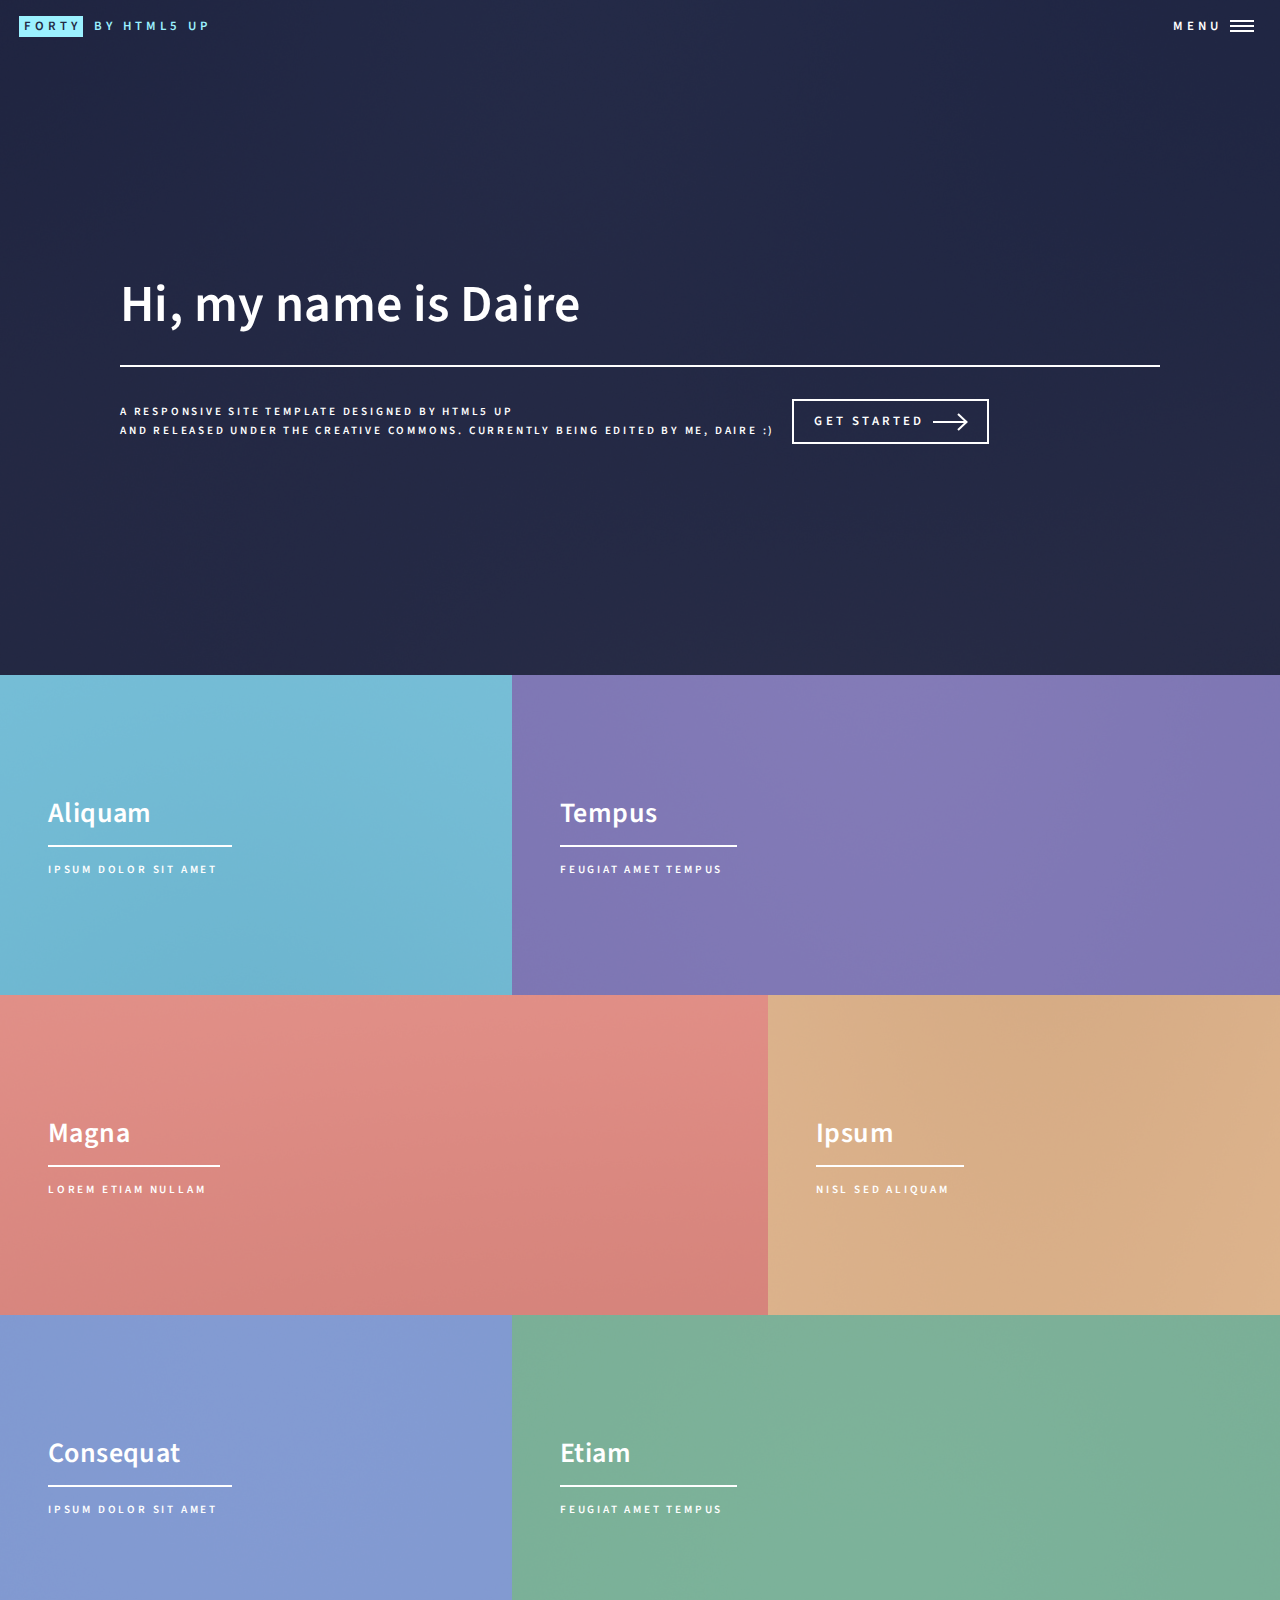
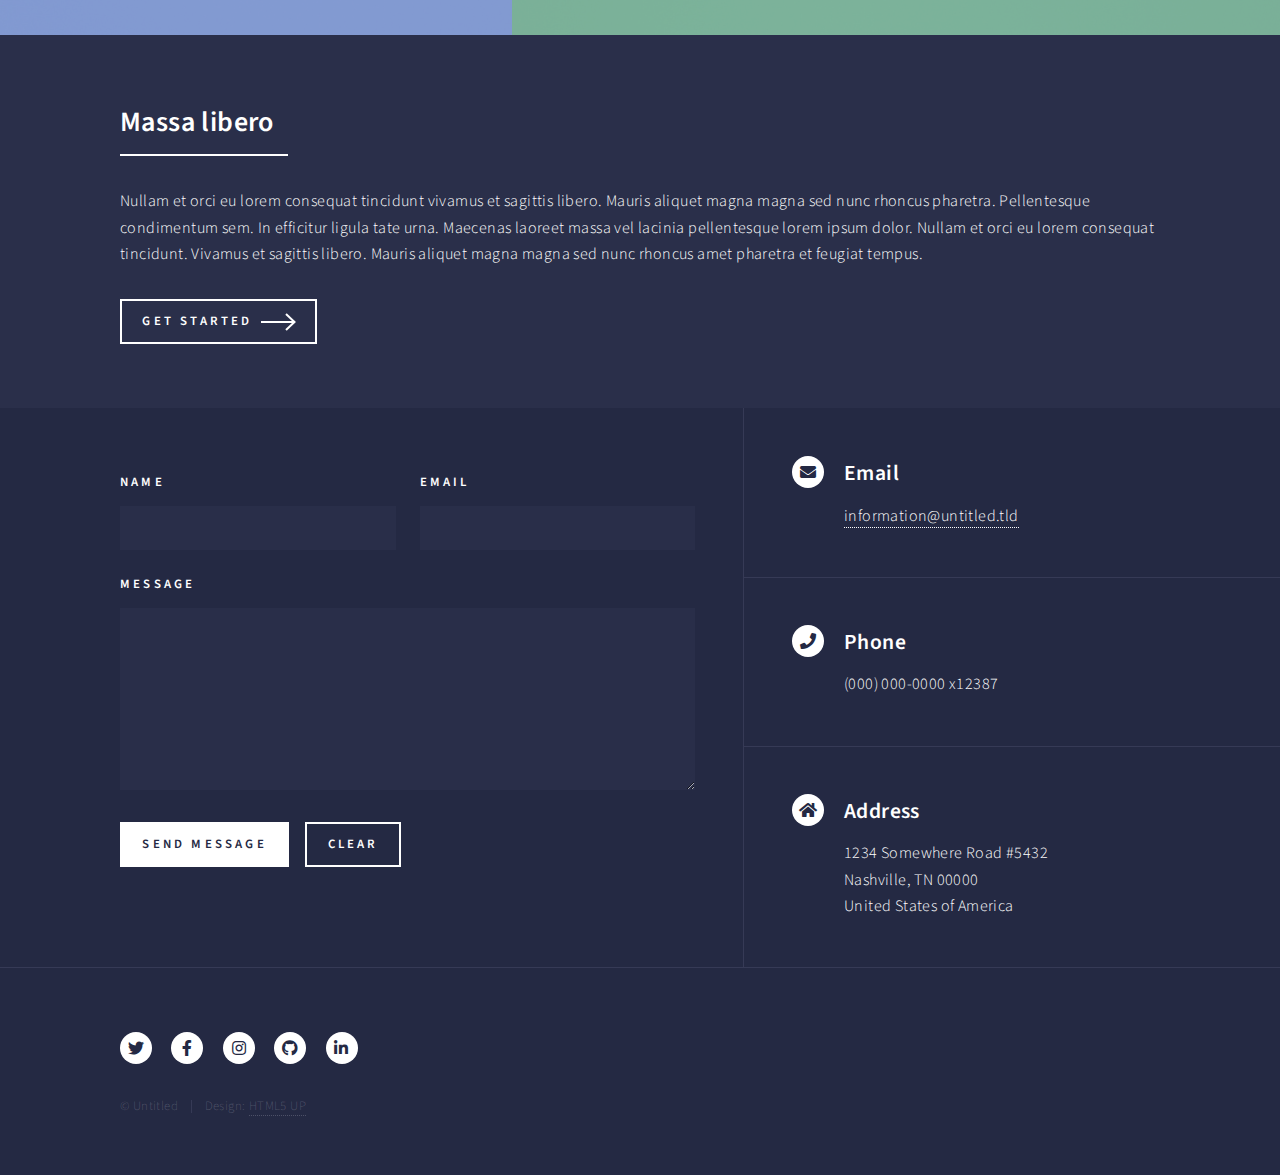
==== index.html @ 29e605c2 "initial commit" ====
<!DOCTYPE HTML>
<!--
	Forty by HTML5 UP
	html5up.net | @ajlkn
	Free for personal and commercial use under the CCA 3.0 license (html5up.net/license)
-->
<html>
	<head>
		<title>Forty by HTML5 UP</title>
		<meta charset="utf-8" />
		<meta name="viewport" content="width=device-width, initial-scale=1, user-scalable=no" />
		<link rel="stylesheet" href="assets/css/main.css" />
		<noscript><link rel="stylesheet" href="assets/css/noscript.css" /></noscript>
	</head>
	<body class="is-preload">

		<!-- Wrapper -->
			<div id="wrapper">

				<!-- Header -->
					<header id="header" class="alt">
						<a href="index.html" class="logo"><strong>Forty</strong> <span>by HTML5 UP</span></a>
						<nav>
							<a href="#menu">Menu</a>
						</nav>
					</header>

				<!-- Menu -->
					<nav id="menu">
						<ul class="links">
							<li><a href="index.html">Home</a></li>
							<li><a href="landing.html">Landing</a></li>
							<li><a href="generic.html">Generic</a></li>
							<li><a href="elements.html">Elements</a></li>
						</ul>
						<ul class="actions stacked">
							<li><a href="#" class="button primary fit">Get Started</a></li>
							<li><a href="#" class="button fit">Log In</a></li>
						</ul>
					</nav>

				<!-- Banner -->
					<section id="banner" class="major">
						<div class="inner">
							<header class="major">
								<h1>Hi, my name is Daire</h1>
							</header>
							<div class="content">
								<p>A responsive site template designed by HTML5 UP<br />
								and released under the Creative Commons. Currently being edited by me, Daire :)</p>
								<ul class="actions">
									<li><a href="#one" class="button next scrolly">Get Started</a></li>
								</ul>
							</div>
						</div>
					</section>

				<!-- Main -->
					<div id="main">

						<!-- One -->
							<section id="one" class="tiles">
								<article>
									<span class="image">
										<img src="images/pic01.jpg" alt="" />
									</span>
									<header class="major">
										<h3><a href="landing.html" class="link">Aliquam</a></h3>
										<p>Ipsum dolor sit amet</p>
									</header>
								</article>
								<article>
									<span class="image">
										<img src="images/pic02.jpg" alt="" />
									</span>
									<header class="major">
										<h3><a href="landing.html" class="link">Tempus</a></h3>
										<p>feugiat amet tempus</p>
									</header>
								</article>
								<article>
									<span class="image">
										<img src="images/pic03.jpg" alt="" />
									</span>
									<header class="major">
										<h3><a href="landing.html" class="link">Magna</a></h3>
										<p>Lorem etiam nullam</p>
									</header>
								</article>
								<article>
									<span class="image">
										<img src="images/pic04.jpg" alt="" />
									</span>
									<header class="major">
										<h3><a href="landing.html" class="link">Ipsum</a></h3>
										<p>Nisl sed aliquam</p>
									</header>
								</article>
								<article>
									<span class="image">
										<img src="images/pic05.jpg" alt="" />
									</span>
									<header class="major">
										<h3><a href="landing.html" class="link">Consequat</a></h3>
										<p>Ipsum dolor sit amet</p>
									</header>
								</article>
								<article>
									<span class="image">
										<img src="images/pic06.jpg" alt="" />
									</span>
									<header class="major">
										<h3><a href="landing.html" class="link">Etiam</a></h3>
										<p>Feugiat amet tempus</p>
									</header>
								</article>
							</section>

						<!-- Two -->
							<section id="two">
								<div class="inner">
									<header class="major">
										<h2>Massa libero</h2>
									</header>
									<p>Nullam et orci eu lorem consequat tincidunt vivamus et sagittis libero. Mauris aliquet magna magna sed nunc rhoncus pharetra. Pellentesque condimentum sem. In efficitur ligula tate urna. Maecenas laoreet massa vel lacinia pellentesque lorem ipsum dolor. Nullam et orci eu lorem consequat tincidunt. Vivamus et sagittis libero. Mauris aliquet magna magna sed nunc rhoncus amet pharetra et feugiat tempus.</p>
									<ul class="actions">
										<li><a href="landing.html" class="button next">Get Started</a></li>
									</ul>
								</div>
							</section>

					</div>

				<!-- Contact -->
					<section id="contact">
						<div class="inner">
							<section>
								<form method="post" action="#">
									<div class="fields">
										<div class="field half">
											<label for="name">Name</label>
											<input type="text" name="name" id="name" />
										</div>
										<div class="field half">
											<label for="email">Email</label>
											<input type="text" name="email" id="email" />
										</div>
										<div class="field">
											<label for="message">Message</label>
											<textarea name="message" id="message" rows="6"></textarea>
										</div>
									</div>
									<ul class="actions">
										<li><input type="submit" value="Send Message" class="primary" /></li>
										<li><input type="reset" value="Clear" /></li>
									</ul>
								</form>
							</section>
							<section class="split">
								<section>
									<div class="contact-method">
										<span class="icon solid alt fa-envelope"></span>
										<h3>Email</h3>
										<a href="#">information@untitled.tld</a>
									</div>
								</section>
								<section>
									<div class="contact-method">
										<span class="icon solid alt fa-phone"></span>
										<h3>Phone</h3>
										<span>(000) 000-0000 x12387</span>
									</div>
								</section>
								<section>
									<div class="contact-method">
										<span class="icon solid alt fa-home"></span>
										<h3>Address</h3>
										<span>1234 Somewhere Road #5432<br />
										Nashville, TN 00000<br />
										United States of America</span>
									</div>
								</section>
							</section>
						</div>
					</section>

				<!-- Footer -->
					<footer id="footer">
						<div class="inner">
							<ul class="icons">
								<li><a href="#" class="icon brands alt fa-twitter"><span class="label">Twitter</span></a></li>
								<li><a href="#" class="icon brands alt fa-facebook-f"><span class="label">Facebook</span></a></li>
								<li><a href="#" class="icon brands alt fa-instagram"><span class="label">Instagram</span></a></li>
								<li><a href="#" class="icon brands alt fa-github"><span class="label">GitHub</span></a></li>
								<li><a href="#" class="icon brands alt fa-linkedin-in"><span class="label">LinkedIn</span></a></li>
							</ul>
							<ul class="copyright">
								<li>&copy; Untitled</li><li>Design: <a href="https://html5up.net">HTML5 UP</a></li>
							</ul>
						</div>
					</footer>

			</div>

		<!-- Scripts -->
			<script src="assets/js/jquery.min.js"></script>
			<script src="assets/js/jquery.scrolly.min.js"></script>
			<script src="assets/js/jquery.scrollex.min.js"></script>
			<script src="assets/js/browser.min.js"></script>
			<script src="assets/js/breakpoints.min.js"></script>
			<script src="assets/js/util.js"></script>
			<script src="assets/js/main.js"></script>

	</body>
</html>
---- assets/css/main.css ----
@import url(fontawesome-all.min.css);
@import url("https://fonts.googleapis.com/css?family=Source+Sans+Pro:300,300italic,600,600italic");

/*
	Forty by HTML5 UP
	html5up.net | @ajlkn
	Free for personal and commercial use under the CCA 3.0 license (html5up.net/license)
*/

html, body, div, span, applet, object,
iframe, h1, h2, h3, h4, h5, h6, p, blockquote,
pre, a, abbr, acronym, address, big, cite,
code, del, dfn, em, img, ins, kbd, q, s, samp,
small, strike, strong, sub, sup, tt, var, b,
u, i, center, dl, dt, dd, ol, ul, li, fieldset,
form, label, legend, table, caption, tbody,
tfoot, thead, tr, th, td, article, aside,
canvas, details, embed, figure, figcaption,
footer, header, hgroup, menu, nav, output, ruby,
section, summary, time, mark, audio, video {
	margin: 0;
	padding: 0;
	border: 0;
	font-size: 100%;
	font: inherit;
	vertical-align: baseline;}

article, aside, details, figcaption, figure,
footer, header, hgroup, menu, nav, section {
	display: block;}

body {
	line-height: 1;
}

ol, ul {
	list-style: none;
}

blockquote, q {
	quotes: none;
}

	blockquote:before, blockquote:after, q:before, q:after {
		content: '';
		content: none;
	}

table {
	border-collapse: collapse;
	border-spacing: 0;
}

body {
	-webkit-text-size-adjust: none;
}

mark {
	background-color: transparent;
	color: inherit;
}

input::-moz-focus-inner {
	border: 0;
	padding: 0;
}

input, select, textarea {
	-moz-appearance: none;
	-webkit-appearance: none;
	-ms-appearance: none;
	appearance: none;
}

/* Basic */

	@-ms-viewport {
		width: device-width;
	}

	body {
		-ms-overflow-style: scrollbar;
	}

	@media screen and (max-width: 480px) {

		html, body {
			min-width: 320px;
		}

	}

	html {
		box-sizing: border-box;
	}

	*, *:before, *:after {
		box-sizing: inherit;
	}

	body {
		background: #242943;
	}

		body.is-preload *, body.is-preload *:before, body.is-preload *:after {
			-moz-animation: none !important;
			-webkit-animation: none !important;
			-ms-animation: none !important;
			animation: none !important;
			-moz-transition: none !important;
			-webkit-transition: none !important;
			-ms-transition: none !important;
			transition: none !important;
		}

/* Type */

	body, input, select, textarea {
		color: #ffffff;
		font-family: "Source Sans Pro", Helvetica, sans-serif;
		font-size: 17pt;
		font-weight: 300;
		letter-spacing: 0.025em;
		line-height: 1.65;
	}

		@media screen and (max-width: 1680px) {

			body, input, select, textarea {
				font-size: 14pt;
			}

		}

		@media screen and (max-width: 1280px) {

			body, input, select, textarea {
				font-size: 12pt;
			}

		}

		@media screen and (max-width: 360px) {

			body, input, select, textarea {
				font-size: 11pt;
			}

		}

	a {
		-moz-transition: color 0.2s ease-in-out, border-bottom-color 0.2s ease-in-out;
		-webkit-transition: color 0.2s ease-in-out, border-bottom-color 0.2s ease-in-out;
		-ms-transition: color 0.2s ease-in-out, border-bottom-color 0.2s ease-in-out;
		transition: color 0.2s ease-in-out, border-bottom-color 0.2s ease-in-out;
		border-bottom: dotted 1px;
		color: inherit;
		text-decoration: none;
	}

		a:hover {
			border-bottom-color: transparent;
			color: #9bf1ff !important;
		}

		a:active {
			color: #53e3fb !important;
		}

	strong, b {
		color: #ffffff;
		font-weight: 600;
	}

	em, i {
		font-style: italic;
	}

	p {
		margin: 0 0 2em 0;
	}

	h1, h2, h3, h4, h5, h6 {
		color: #ffffff;
		font-weight: 600;
		line-height: 1.65;
		margin: 0 0 1em 0;
	}

		h1 a, h2 a, h3 a, h4 a, h5 a, h6 a {
			color: inherit;
			border-bottom: 0;
		}

	h1 {
		font-size: 2.5em;
	}

	h2 {
		font-size: 1.75em;
	}

	h3 {
		font-size: 1.35em;
	}

	h4 {
		font-size: 1.1em;
	}

	h5 {
		font-size: 0.9em;
	}

	h6 {
		font-size: 0.7em;
	}

	@media screen and (max-width: 736px) {

		h1 {
			font-size: 2em;
		}

		h2 {
			font-size: 1.5em;
		}

		h3 {
			font-size: 1.25em;
		}

	}

	sub {
		font-size: 0.8em;
		position: relative;
		top: 0.5em;
	}

	sup {
		font-size: 0.8em;
		position: relative;
		top: -0.5em;
	}

	blockquote {
		border-left: solid 4px rgba(212, 212, 255, 0.1);
		font-style: italic;
		margin: 0 0 2em 0;
		padding: 0.5em 0 0.5em 2em;
	}

	code {
		background: rgba(212, 212, 255, 0.035);
		font-family: "Courier New", monospace;
		font-size: 0.9em;
		margin: 0 0.25em;
		padding: 0.25em 0.65em;
	}

	pre {
		-webkit-overflow-scrolling: touch;
		font-family: "Courier New", monospace;
		font-size: 0.9em;
		margin: 0 0 2em 0;
	}

		pre code {
			display: block;
			line-height: 1.75;
			padding: 1em 1.5em;
			overflow-x: auto;
		}

	hr {
		border: 0;
		border-bottom: solid 1px rgba(212, 212, 255, 0.1);
		margin: 2em 0;
	}

		hr.major {
			margin: 3em 0;
		}

	.align-left {
		text-align: left;
	}

	.align-center {
		text-align: center;
	}

	.align-right {
		text-align: right;
	}

/* Row */

	.row {
		display: flex;
		flex-wrap: wrap;
		box-sizing: border-box;
		align-items: stretch;
	}

		.row > * {
			box-sizing: border-box;
		}

		.row.gtr-uniform > * > :last-child {
			margin-bottom: 0;
		}

		.row.aln-left {
			justify-content: flex-start;
		}

		.row.aln-center {
			justify-content: center;
		}

		.row.aln-right {
			justify-content: flex-end;
		}

		.row.aln-top {
			align-items: flex-start;
		}

		.row.aln-middle {
			align-items: center;
		}

		.row.aln-bottom {
			align-items: flex-end;
		}

		.row > .imp {
			order: -1;
		}

		.row > .col-1 {
			width: 8.33333%;
		}

		.row > .off-1 {
			margin-left: 8.33333%;
		}

		.row > .col-2 {
			width: 16.66667%;
		}

		.row > .off-2 {
			margin-left: 16.66667%;
		}

		.row > .col-3 {
			width: 25%;
		}

		.row > .off-3 {
			margin-left: 25%;
		}

		.row > .col-4 {
			width: 33.33333%;
		}

		.row > .off-4 {
			margin-left: 33.33333%;
		}

		.row > .col-5 {
			width: 41.66667%;
		}

		.row > .off-5 {
			margin-left: 41.66667%;
		}

		.row > .col-6 {
			width: 50%;
		}

		.row > .off-6 {
			margin-left: 50%;
		}

		.row > .col-7 {
			width: 58.33333%;
		}

		.row > .off-7 {
			margin-left: 58.33333%;
		}

		.row > .col-8 {
			width: 66.66667%;
		}

		.row > .off-8 {
			margin-left: 66.66667%;
		}

		.row > .col-9 {
			width: 75%;
		}

		.row > .off-9 {
			margin-left: 75%;
		}

		.row > .col-10 {
			width: 83.33333%;
		}

		.row > .off-10 {
			margin-left: 83.33333%;
		}

		.row > .col-11 {
			width: 91.66667%;
		}

		.row > .off-11 {
			margin-left: 91.66667%;
		}

		.row > .col-12 {
			width: 100%;
		}

		.row > .off-12 {
			margin-left: 100%;
		}

		.row.gtr-0 {
			margin-top: 0;
			margin-left: 0em;
		}

			.row.gtr-0 > * {
				padding: 0 0 0 0em;
			}

			.row.gtr-0.gtr-uniform {
				margin-top: 0em;
			}

				.row.gtr-0.gtr-uniform > * {
					padding-top: 0em;
				}

		.row.gtr-25 {
			margin-top: 0;
			margin-left: -0.5em;
		}

			.row.gtr-25 > * {
				padding: 0 0 0 0.5em;
			}

			.row.gtr-25.gtr-uniform {
				margin-top: -0.5em;
			}

				.row.gtr-25.gtr-uniform > * {
					padding-top: 0.5em;
				}

		.row.gtr-50 {
			margin-top: 0;
			margin-left: -1em;
		}

			.row.gtr-50 > * {
				padding: 0 0 0 1em;
			}

			.row.gtr-50.gtr-uniform {
				margin-top: -1em;
			}

				.row.gtr-50.gtr-uniform > * {
					padding-top: 1em;
				}

		.row {
			margin-top: 0;
			margin-left: -2em;
		}

			.row > * {
				padding: 0 0 0 2em;
			}

			.row.gtr-uniform {
				margin-top: -2em;
			}

				.row.gtr-uniform > * {
					padding-top: 2em;
				}

		.row.gtr-150 {
			margin-top: 0;
			margin-left: -3em;
		}

			.row.gtr-150 > * {
				padding: 0 0 0 3em;
			}

			.row.gtr-150.gtr-uniform {
				margin-top: -3em;
			}

				.row.gtr-150.gtr-uniform > * {
					padding-top: 3em;
				}

		.row.gtr-200 {
			margin-top: 0;
			margin-left: -4em;
		}

			.row.gtr-200 > * {
				padding: 0 0 0 4em;
			}

			.row.gtr-200.gtr-uniform {
				margin-top: -4em;
			}

				.row.gtr-200.gtr-uniform > * {
					padding-top: 4em;
				}

		@media screen and (max-width: 1680px) {

			.row {
				display: flex;
				flex-wrap: wrap;
				box-sizing: border-box;
				align-items: stretch;
			}

				.row > * {
					box-sizing: border-box;
				}

				.row.gtr-uniform > * > :last-child {
					margin-bottom: 0;
				}

				.row.aln-left {
					justify-content: flex-start;
				}

				.row.aln-center {
					justify-content: center;
				}

				.row.aln-right {
					justify-content: flex-end;
				}

				.row.aln-top {
					align-items: flex-start;
				}

				.row.aln-middle {
					align-items: center;
				}

				.row.aln-bottom {
					align-items: flex-end;
				}

				.row > .imp-xlarge {
					order: -1;
				}

				.row > .col-1-xlarge {
					width: 8.33333%;
				}

				.row > .off-1-xlarge {
					margin-left: 8.33333%;
				}

				.row > .col-2-xlarge {
					width: 16.66667%;
				}

				.row > .off-2-xlarge {
					margin-left: 16.66667%;
				}

				.row > .col-3-xlarge {
					width: 25%;
				}

				.row > .off-3-xlarge {
					margin-left: 25%;
				}

				.row > .col-4-xlarge {
					width: 33.33333%;
				}

				.row > .off-4-xlarge {
					margin-left: 33.33333%;
				}

				.row > .col-5-xlarge {
					width: 41.66667%;
				}

				.row > .off-5-xlarge {
					margin-left: 41.66667%;
				}

				.row > .col-6-xlarge {
					width: 50%;
				}

				.row > .off-6-xlarge {
					margin-left: 50%;
				}

				.row > .col-7-xlarge {
					width: 58.33333%;
				}

				.row > .off-7-xlarge {
					margin-left: 58.33333%;
				}

				.row > .col-8-xlarge {
					width: 66.66667%;
				}

				.row > .off-8-xlarge {
					margin-left: 66.66667%;
				}

				.row > .col-9-xlarge {
					width: 75%;
				}

				.row > .off-9-xlarge {
					margin-left: 75%;
				}

				.row > .col-10-xlarge {
					width: 83.33333%;
				}

				.row > .off-10-xlarge {
					margin-left: 83.33333%;
				}

				.row > .col-11-xlarge {
					width: 91.66667%;
				}

				.row > .off-11-xlarge {
					margin-left: 91.66667%;
				}

				.row > .col-12-xlarge {
					width: 100%;
				}

				.row > .off-12-xlarge {
					margin-left: 100%;
				}

				.row.gtr-0 {
					margin-top: 0;
					margin-left: 0em;
				}

					.row.gtr-0 > * {
						padding: 0 0 0 0em;
					}

					.row.gtr-0.gtr-uniform {
						margin-top: 0em;
					}

						.row.gtr-0.gtr-uniform > * {
							padding-top: 0em;
						}

				.row.gtr-25 {
					margin-top: 0;
					margin-left: -0.5em;
				}

					.row.gtr-25 > * {
						padding: 0 0 0 0.5em;
					}

					.row.gtr-25.gtr-uniform {
						margin-top: -0.5em;
					}

						.row.gtr-25.gtr-uniform > * {
							padding-top: 0.5em;
						}

				.row.gtr-50 {
					margin-top: 0;
					margin-left: -1em;
				}

					.row.gtr-50 > * {
						padding: 0 0 0 1em;
					}

					.row.gtr-50.gtr-uniform {
						margin-top: -1em;
					}

						.row.gtr-50.gtr-uniform > * {
							padding-top: 1em;
						}

				.row {
					margin-top: 0;
					margin-left: -2em;
				}

					.row > * {
						padding: 0 0 0 2em;
					}

					.row.gtr-uniform {
						margin-top: -2em;
					}

						.row.gtr-uniform > * {
							padding-top: 2em;
						}

				.row.gtr-150 {
					margin-top: 0;
					margin-left: -3em;
				}

					.row.gtr-150 > * {
						padding: 0 0 0 3em;
					}

					.row.gtr-150.gtr-uniform {
						margin-top: -3em;
					}

						.row.gtr-150.gtr-uniform > * {
							padding-top: 3em;
						}

				.row.gtr-200 {
					margin-top: 0;
					margin-left: -4em;
				}

					.row.gtr-200 > * {
						padding: 0 0 0 4em;
					}

					.row.gtr-200.gtr-uniform {
						margin-top: -4em;
					}

						.row.gtr-200.gtr-uniform > * {
							padding-top: 4em;
						}

		}

		@media screen and (max-width: 1280px) {

			.row {
				display: flex;
				flex-wrap: wrap;
				box-sizing: border-box;
				align-items: stretch;
			}

				.row > * {
					box-sizing: border-box;
				}

				.row.gtr-uniform > * > :last-child {
					margin-bottom: 0;
				}

				.row.aln-left {
					justify-content: flex-start;
				}

				.row.aln-center {
					justify-content: center;
				}

				.row.aln-right {
					justify-content: flex-end;
				}

				.row.aln-top {
					align-items: flex-start;
				}

				.row.aln-middle {
					align-items: center;
				}

				.row.aln-bottom {
					align-items: flex-end;
				}

				.row > .imp-large {
					order: -1;
				}

				.row > .col-1-large {
					width: 8.33333%;
				}

				.row > .off-1-large {
					margin-left: 8.33333%;
				}

				.row > .col-2-large {
					width: 16.66667%;
				}

				.row > .off-2-large {
					margin-left: 16.66667%;
				}

				.row > .col-3-large {
					width: 25%;
				}

				.row > .off-3-large {
					margin-left: 25%;
				}

				.row > .col-4-large {
					width: 33.33333%;
				}

				.row > .off-4-large {
					margin-left: 33.33333%;
				}

				.row > .col-5-large {
					width: 41.66667%;
				}

				.row > .off-5-large {
					margin-left: 41.66667%;
				}

				.row > .col-6-large {
					width: 50%;
				}

				.row > .off-6-large {
					margin-left: 50%;
				}

				.row > .col-7-large {
					width: 58.33333%;
				}

				.row > .off-7-large {
					margin-left: 58.33333%;
				}

				.row > .col-8-large {
					width: 66.66667%;
				}

				.row > .off-8-large {
					margin-left: 66.66667%;
				}

				.row > .col-9-large {
					width: 75%;
				}

				.row > .off-9-large {
					margin-left: 75%;
				}

				.row > .col-10-large {
					width: 83.33333%;
				}

				.row > .off-10-large {
					margin-left: 83.33333%;
				}

				.row > .col-11-large {
					width: 91.66667%;
				}

				.row > .off-11-large {
					margin-left: 91.66667%;
				}

				.row > .col-12-large {
					width: 100%;
				}

				.row > .off-12-large {
					margin-left: 100%;
				}

				.row.gtr-0 {
					margin-top: 0;
					margin-left: 0em;
				}

					.row.gtr-0 > * {
						padding: 0 0 0 0em;
					}

					.row.gtr-0.gtr-uniform {
						margin-top: 0em;
					}

						.row.gtr-0.gtr-uniform > * {
							padding-top: 0em;
						}

				.row.gtr-25 {
					margin-top: 0;
					margin-left: -0.375em;
				}

					.row.gtr-25 > * {
						padding: 0 0 0 0.375em;
					}

					.row.gtr-25.gtr-uniform {
						margin-top: -0.375em;
					}

						.row.gtr-25.gtr-uniform > * {
							padding-top: 0.375em;
						}

				.row.gtr-50 {
					margin-top: 0;
					margin-left: -0.75em;
				}

					.row.gtr-50 > * {
						padding: 0 0 0 0.75em;
					}

					.row.gtr-50.gtr-uniform {
						margin-top: -0.75em;
					}

						.row.gtr-50.gtr-uniform > * {
							padding-top: 0.75em;
						}

				.row {
					margin-top: 0;
					margin-left: -1.5em;
				}

					.row > * {
						padding: 0 0 0 1.5em;
					}

					.row.gtr-uniform {
						margin-top: -1.5em;
					}

						.row.gtr-uniform > * {
							padding-top: 1.5em;
						}

				.row.gtr-150 {
					margin-top: 0;
					margin-left: -2.25em;
				}

					.row.gtr-150 > * {
						padding: 0 0 0 2.25em;
					}

					.row.gtr-150.gtr-uniform {
						margin-top: -2.25em;
					}

						.row.gtr-150.gtr-uniform > * {
							padding-top: 2.25em;
						}

				.row.gtr-200 {
					margin-top: 0;
					margin-left: -3em;
				}

					.row.gtr-200 > * {
						padding: 0 0 0 3em;
					}

					.row.gtr-200.gtr-uniform {
						margin-top: -3em;
					}

						.row.gtr-200.gtr-uniform > * {
							padding-top: 3em;
						}

		}

		@media screen and (max-width: 980px) {

			.row {
				display: flex;
				flex-wrap: wrap;
				box-sizing: border-box;
				align-items: stretch;
			}

				.row > * {
					box-sizing: border-box;
				}

				.row.gtr-uniform > * > :last-child {
					margin-bottom: 0;
				}

				.row.aln-left {
					justify-content: flex-start;
				}

				.row.aln-center {
					justify-content: center;
				}

				.row.aln-right {
					justify-content: flex-end;
				}

				.row.aln-top {
					align-items: flex-start;
				}

				.row.aln-middle {
					align-items: center;
				}

				.row.aln-bottom {
					align-items: flex-end;
				}

				.row > .imp-medium {
					order: -1;
				}

				.row > .col-1-medium {
					width: 8.33333%;
				}

				.row > .off-1-medium {
					margin-left: 8.33333%;
				}

				.row > .col-2-medium {
					width: 16.66667%;
				}

				.row > .off-2-medium {
					margin-left: 16.66667%;
				}

				.row > .col-3-medium {
					width: 25%;
				}

				.row > .off-3-medium {
					margin-left: 25%;
				}

				.row > .col-4-medium {
					width: 33.33333%;
				}

				.row > .off-4-medium {
					margin-left: 33.33333%;
				}

				.row > .col-5-medium {
					width: 41.66667%;
				}

				.row > .off-5-medium {
					margin-left: 41.66667%;
				}

				.row > .col-6-medium {
					width: 50%;
				}

				.row > .off-6-medium {
					margin-left: 50%;
				}

				.row > .col-7-medium {
					width: 58.33333%;
				}

				.row > .off-7-medium {
					margin-left: 58.33333%;
				}

				.row > .col-8-medium {
					width: 66.66667%;
				}

				.row > .off-8-medium {
					margin-left: 66.66667%;
				}

				.row > .col-9-medium {
					width: 75%;
				}

				.row > .off-9-medium {
					margin-left: 75%;
				}

				.row > .col-10-medium {
					width: 83.33333%;
				}

				.row > .off-10-medium {
					margin-left: 83.33333%;
				}

				.row > .col-11-medium {
					width: 91.66667%;
				}

				.row > .off-11-medium {
					margin-left: 91.66667%;
				}

				.row > .col-12-medium {
					width: 100%;
				}

				.row > .off-12-medium {
					margin-left: 100%;
				}

				.row.gtr-0 {
					margin-top: 0;
					margin-left: 0em;
				}

					.row.gtr-0 > * {
						padding: 0 0 0 0em;
					}

					.row.gtr-0.gtr-uniform {
						margin-top: 0em;
					}

						.row.gtr-0.gtr-uniform > * {
							padding-top: 0em;
						}

				.row.gtr-25 {
					margin-top: 0;
					margin-left: -0.375em;
				}

					.row.gtr-25 > * {
						padding: 0 0 0 0.375em;
					}

					.row.gtr-25.gtr-uniform {
						margin-top: -0.375em;
					}

						.row.gtr-25.gtr-uniform > * {
							padding-top: 0.375em;
						}

				.row.gtr-50 {
					margin-top: 0;
					margin-left: -0.75em;
				}

					.row.gtr-50 > * {
						padding: 0 0 0 0.75em;
					}

					.row.gtr-50.gtr-uniform {
						margin-top: -0.75em;
					}

						.row.gtr-50.gtr-uniform > * {
							padding-top: 0.75em;
						}

				.row {
					margin-top: 0;
					margin-left: -1.5em;
				}

					.row > * {
						padding: 0 0 0 1.5em;
					}

					.row.gtr-uniform {
						margin-top: -1.5em;
					}

						.row.gtr-uniform > * {
							padding-top: 1.5em;
						}

				.row.gtr-150 {
					margin-top: 0;
					margin-left: -2.25em;
				}

					.row.gtr-150 > * {
						padding: 0 0 0 2.25em;
					}

					.row.gtr-150.gtr-uniform {
						margin-top: -2.25em;
					}

						.row.gtr-150.gtr-uniform > * {
							padding-top: 2.25em;
						}

				.row.gtr-200 {
					margin-top: 0;
					margin-left: -3em;
				}

					.row.gtr-200 > * {
						padding: 0 0 0 3em;
					}

					.row.gtr-200.gtr-uniform {
						margin-top: -3em;
					}

						.row.gtr-200.gtr-uniform > * {
							padding-top: 3em;
						}

		}

		@media screen and (max-width: 736px) {

			.row {
				display: flex;
				flex-wrap: wrap;
				box-sizing: border-box;
				align-items: stretch;
			}

				.row > * {
					box-sizing: border-box;
				}

				.row.gtr-uniform > * > :last-child {
					margin-bottom: 0;
				}

				.row.aln-left {
					justify-content: flex-start;
				}

				.row.aln-center {
					justify-content: center;
				}

				.row.aln-right {
					justify-content: flex-end;
				}

				.row.aln-top {
					align-items: flex-start;
				}

				.row.aln-middle {
					align-items: center;
				}

				.row.aln-bottom {
					align-items: flex-end;
				}

				.row > .imp-small {
					order: -1;
				}

				.row > .col-1-small {
					width: 8.33333%;
				}

				.row > .off-1-small {
					margin-left: 8.33333%;
				}

				.row > .col-2-small {
					width: 16.66667%;
				}

				.row > .off-2-small {
					margin-left: 16.66667%;
				}

				.row > .col-3-small {
					width: 25%;
				}

				.row > .off-3-small {
					margin-left: 25%;
				}

				.row > .col-4-small {
					width: 33.33333%;
				}

				.row > .off-4-small {
					margin-left: 33.33333%;
				}

				.row > .col-5-small {
					width: 41.66667%;
				}

				.row > .off-5-small {
					margin-left: 41.66667%;
				}

				.row > .col-6-small {
					width: 50%;
				}

				.row > .off-6-small {
					margin-left: 50%;
				}

				.row > .col-7-small {
					width: 58.33333%;
				}

				.row > .off-7-small {
					margin-left: 58.33333%;
				}

				.row > .col-8-small {
					width: 66.66667%;
				}

				.row > .off-8-small {
					margin-left: 66.66667%;
				}

				.row > .col-9-small {
					width: 75%;
				}

				.row > .off-9-small {
					margin-left: 75%;
				}

				.row > .col-10-small {
					width: 83.33333%;
				}

				.row > .off-10-small {
					margin-left: 83.33333%;
				}

				.row > .col-11-small {
					width: 91.66667%;
				}

				.row > .off-11-small {
					margin-left: 91.66667%;
				}

				.row > .col-12-small {
					width: 100%;
				}

				.row > .off-12-small {
					margin-left: 100%;
				}

				.row.gtr-0 {
					margin-top: 0;
					margin-left: 0em;
				}

					.row.gtr-0 > * {
						padding: 0 0 0 0em;
					}

					.row.gtr-0.gtr-uniform {
						margin-top: 0em;
					}

						.row.gtr-0.gtr-uniform > * {
							padding-top: 0em;
						}

				.row.gtr-25 {
					margin-top: 0;
					margin-left: -0.3125em;
				}

					.row.gtr-25 > * {
						padding: 0 0 0 0.3125em;
					}

					.row.gtr-25.gtr-uniform {
						margin-top: -0.3125em;
					}

						.row.gtr-25.gtr-uniform > * {
							padding-top: 0.3125em;
						}

				.row.gtr-50 {
					margin-top: 0;
					margin-left: -0.625em;
				}

					.row.gtr-50 > * {
						padding: 0 0 0 0.625em;
					}

					.row.gtr-50.gtr-uniform {
						margin-top: -0.625em;
					}

						.row.gtr-50.gtr-uniform > * {
							padding-top: 0.625em;
						}

				.row {
					margin-top: 0;
					margin-left: -1.25em;
				}

					.row > * {
						padding: 0 0 0 1.25em;
					}

					.row.gtr-uniform {
						margin-top: -1.25em;
					}

						.row.gtr-uniform > * {
							padding-top: 1.25em;
						}

				.row.gtr-150 {
					margin-top: 0;
					margin-left: -1.875em;
				}

					.row.gtr-150 > * {
						padding: 0 0 0 1.875em;
					}

					.row.gtr-150.gtr-uniform {
						margin-top: -1.875em;
					}

						.row.gtr-150.gtr-uniform > * {
							padding-top: 1.875em;
						}

				.row.gtr-200 {
					margin-top: 0;
					margin-left: -2.5em;
				}

					.row.gtr-200 > * {
						padding: 0 0 0 2.5em;
					}

					.row.gtr-200.gtr-uniform {
						margin-top: -2.5em;
					}

						.row.gtr-200.gtr-uniform > * {
							padding-top: 2.5em;
						}

		}

		@media screen and (max-width: 480px) {

			.row {
				display: flex;
				flex-wrap: wrap;
				box-sizing: border-box;
				align-items: stretch;
			}

				.row > * {
					box-sizing: border-box;
				}

				.row.gtr-uniform > * > :last-child {
					margin-bottom: 0;
				}

				.row.aln-left {
					justify-content: flex-start;
				}

				.row.aln-center {
					justify-content: center;
				}

				.row.aln-right {
					justify-content: flex-end;
				}

				.row.aln-top {
					align-items: flex-start;
				}

				.row.aln-middle {
					align-items: center;
				}

				.row.aln-bottom {
					align-items: flex-end;
				}

				.row > .imp-xsmall {
					order: -1;
				}

				.row > .col-1-xsmall {
					width: 8.33333%;
				}

				.row > .off-1-xsmall {
					margin-left: 8.33333%;
				}

				.row > .col-2-xsmall {
					width: 16.66667%;
				}

				.row > .off-2-xsmall {
					margin-left: 16.66667%;
				}

				.row > .col-3-xsmall {
					width: 25%;
				}

				.row > .off-3-xsmall {
					margin-left: 25%;
				}

				.row > .col-4-xsmall {
					width: 33.33333%;
				}

				.row > .off-4-xsmall {
					margin-left: 33.33333%;
				}

				.row > .col-5-xsmall {
					width: 41.66667%;
				}

				.row > .off-5-xsmall {
					margin-left: 41.66667%;
				}

				.row > .col-6-xsmall {
					width: 50%;
				}

				.row > .off-6-xsmall {
					margin-left: 50%;
				}

				.row > .col-7-xsmall {
					width: 58.33333%;
				}

				.row > .off-7-xsmall {
					margin-left: 58.33333%;
				}

				.row > .col-8-xsmall {
					width: 66.66667%;
				}

				.row > .off-8-xsmall {
					margin-left: 66.66667%;
				}

				.row > .col-9-xsmall {
					width: 75%;
				}

				.row > .off-9-xsmall {
					margin-left: 75%;
				}

				.row > .col-10-xsmall {
					width: 83.33333%;
				}

				.row > .off-10-xsmall {
					margin-left: 83.33333%;
				}

				.row > .col-11-xsmall {
					width: 91.66667%;
				}

				.row > .off-11-xsmall {
					margin-left: 91.66667%;
				}

				.row > .col-12-xsmall {
					width: 100%;
				}

				.row > .off-12-xsmall {
					margin-left: 100%;
				}

				.row.gtr-0 {
					margin-top: 0;
					margin-left: 0em;
				}

					.row.gtr-0 > * {
						padding: 0 0 0 0em;
					}

					.row.gtr-0.gtr-uniform {
						margin-top: 0em;
					}

						.row.gtr-0.gtr-uniform > * {
							padding-top: 0em;
						}

				.row.gtr-25 {
					margin-top: 0;
					margin-left: -0.3125em;
				}

					.row.gtr-25 > * {
						padding: 0 0 0 0.3125em;
					}

					.row.gtr-25.gtr-uniform {
						margin-top: -0.3125em;
					}

						.row.gtr-25.gtr-uniform > * {
							padding-top: 0.3125em;
						}

				.row.gtr-50 {
					margin-top: 0;
					margin-left: -0.625em;
				}

					.row.gtr-50 > * {
						padding: 0 0 0 0.625em;
					}

					.row.gtr-50.gtr-uniform {
						margin-top: -0.625em;
					}

						.row.gtr-50.gtr-uniform > * {
							padding-top: 0.625em;
						}

				.row {
					margin-top: 0;
					margin-left: -1.25em;
				}

					.row > * {
						padding: 0 0 0 1.25em;
					}

					.row.gtr-uniform {
						margin-top: -1.25em;
					}

						.row.gtr-uniform > * {
							padding-top: 1.25em;
						}

				.row.gtr-150 {
					margin-top: 0;
					margin-left: -1.875em;
				}

					.row.gtr-150 > * {
						padding: 0 0 0 1.875em;
					}

					.row.gtr-150.gtr-uniform {
						margin-top: -1.875em;
					}

						.row.gtr-150.gtr-uniform > * {
							padding-top: 1.875em;
						}

				.row.gtr-200 {
					margin-top: 0;
					margin-left: -2.5em;
				}

					.row.gtr-200 > * {
						padding: 0 0 0 2.5em;
					}

					.row.gtr-200.gtr-uniform {
						margin-top: -2.5em;
					}

						.row.gtr-200.gtr-uniform > * {
							padding-top: 2.5em;
						}

		}

/* Section/Article */

	section.special, article.special {
		text-align: center;
	}

	header.major {
		width: -moz-max-content;
		width: -webkit-max-content;
		width: -ms-max-content;
		width: max-content;
		margin-bottom: 2em;
	}

		header.major > :first-child {
			margin-bottom: 0;
			width: calc(100% + 0.5em);
		}

			header.major > :first-child:after {
				content: '';
				background-color: #ffffff;
				display: block;
				height: 2px;
				margin: 0.325em 0 0.5em 0;
				width: 100%;
			}

		header.major > p {
			font-size: 0.7em;
			font-weight: 600;
			letter-spacing: 0.25em;
			margin-bottom: 0;
			text-transform: uppercase;
		}

		body.is-ie header.major > :first-child:after {
			max-width: 9em;
		}

		body.is-ie header.major > h1:after {
			max-width: 100% !important;
		}

	@media screen and (max-width: 736px) {

		header.major > p br {
			display: none;
		}

	}

/* Form */

	form {
		margin: 0 0 2em 0;
	}

		form > :last-child {
			margin-bottom: 0;
		}

		form > .fields {
			display: -moz-flex;
			display: -webkit-flex;
			display: -ms-flex;
			display: flex;
			-moz-flex-wrap: wrap;
			-webkit-flex-wrap: wrap;
			-ms-flex-wrap: wrap;
			flex-wrap: wrap;
			width: calc(100% + 3em);
			margin: -1.5em 0 2em -1.5em;
		}

			form > .fields > .field {
				-moz-flex-grow: 0;
				-webkit-flex-grow: 0;
				-ms-flex-grow: 0;
				flex-grow: 0;
				-moz-flex-shrink: 0;
				-webkit-flex-shrink: 0;
				-ms-flex-shrink: 0;
				flex-shrink: 0;
				padding: 1.5em 0 0 1.5em;
				width: calc(100% - 1.5em);
			}

				form > .fields > .field.half {
					width: calc(50% - 0.75em);
				}

				form > .fields > .field.third {
					width: calc(100%/3 - 0.5em);
				}

				form > .fields > .field.quarter {
					width: calc(25% - 0.375em);
				}

		@media screen and (max-width: 480px) {

			form > .fields {
				width: calc(100% + 3em);
				margin: -1.5em 0 2em -1.5em;
			}

				form > .fields > .field {
					padding: 1.5em 0 0 1.5em;
					width: calc(100% - 1.5em);
				}

					form > .fields > .field.half {
						width: calc(100% - 1.5em);
					}

					form > .fields > .field.third {
						width: calc(100% - 1.5em);
					}

					form > .fields > .field.quarter {
						width: calc(100% - 1.5em);
					}

		}

	label {
		color: #ffffff;
		display: block;
		font-size: 0.8em;
		font-weight: 600;
		letter-spacing: 0.25em;
		margin: 0 0 1em 0;
		text-transform: uppercase;
	}

	input[type="text"],
	input[type="password"],
	input[type="email"],
	input[type="tel"],
	input[type="search"],
	input[type="url"],
	select,
	textarea {
		-moz-appearance: none;
		-webkit-appearance: none;
		-ms-appearance: none;
		appearance: none;
		background: rgba(212, 212, 255, 0.035);
		border: none;
		border-radius: 0;
		color: inherit;
		display: block;
		outline: 0;
		padding: 0 1em;
		text-decoration: none;
		width: 100%;
	}

		input[type="text"]:invalid,
		input[type="password"]:invalid,
		input[type="email"]:invalid,
		input[type="tel"]:invalid,
		input[type="search"]:invalid,
		input[type="url"]:invalid,
		select:invalid,
		textarea:invalid {
			box-shadow: none;
		}

		input[type="text"]:focus,
		input[type="password"]:focus,
		input[type="email"]:focus,
		input[type="tel"]:focus,
		input[type="search"]:focus,
		input[type="url"]:focus,
		select:focus,
		textarea:focus {
			border-color: #9bf1ff;
			box-shadow: 0 0 0 2px #9bf1ff;
		}

	select {
		background-image: url("data:image/svg+xml;charset=utf8,%3Csvg xmlns='http://www.w3.org/2000/svg' width='40' height='40' preserveAspectRatio='none' viewBox='0 0 40 40'%3E%3Cpath d='M9.4,12.3l10.4,10.4l10.4-10.4c0.2-0.2,0.5-0.4,0.9-0.4c0.3,0,0.6,0.1,0.9,0.4l3.3,3.3c0.2,0.2,0.4,0.5,0.4,0.9 c0,0.4-0.1,0.6-0.4,0.9L20.7,31.9c-0.2,0.2-0.5,0.4-0.9,0.4c-0.3,0-0.6-0.1-0.9-0.4L4.3,17.3c-0.2-0.2-0.4-0.5-0.4-0.9 c0-0.4,0.1-0.6,0.4-0.9l3.3-3.3c0.2-0.2,0.5-0.4,0.9-0.4S9.1,12.1,9.4,12.3z' fill='rgba(212, 212, 255, 0.1)' /%3E%3C/svg%3E");
		background-size: 1.25rem;
		background-repeat: no-repeat;
		background-position: calc(100% - 1rem) center;
		height: 2.75em;
		padding-right: 2.75em;
		text-overflow: ellipsis;
	}

		select option {
			color: #ffffff;
			background: #242943;
		}

		select:focus::-ms-value {
			background-color: transparent;
		}

		select::-ms-expand {
			display: none;
		}

	input[type="text"],
	input[type="password"],
	input[type="email"],
	input[type="tel"],
	input[type="search"],
	input[type="url"],
	select {
		height: 2.75em;
	}

	textarea {
		padding: 0.75em 1em;
	}

	input[type="checkbox"],
	input[type="radio"] {
		-moz-appearance: none;
		-webkit-appearance: none;
		-ms-appearance: none;
		appearance: none;
		display: block;
		float: left;
		margin-right: -2em;
		opacity: 0;
		width: 1em;
		z-index: -1;
	}

		input[type="checkbox"] + label,
		input[type="radio"] + label {
			text-decoration: none;
			color: #ffffff;
			cursor: pointer;
			display: inline-block;
			font-weight: 300;
			padding-left: 2.65em;
			padding-right: 0.75em;
			position: relative;
		}

			input[type="checkbox"] + label:before,
			input[type="radio"] + label:before {
				-moz-osx-font-smoothing: grayscale;
				-webkit-font-smoothing: antialiased;
				display: inline-block;
				font-style: normal;
				font-variant: normal;
				text-rendering: auto;
				line-height: 1;
				text-transform: none !important;
				font-family: 'Font Awesome 5 Free';
				font-weight: 900;
			}

			input[type="checkbox"] + label:before,
			input[type="radio"] + label:before {
				background: rgba(212, 212, 255, 0.035);
				content: '';
				display: inline-block;
				font-size: 0.8em;
				height: 2.0625em;
				left: 0;
				letter-spacing: 0;
				line-height: 2.0625em;
				position: absolute;
				text-align: center;
				top: 0;
				width: 2.0625em;
			}

		input[type="checkbox"]:checked + label:before,
		input[type="radio"]:checked + label:before {
			background: #ffffff;
			border-color: #9bf1ff;
			content: '\f00c';
			color: #242943;
		}

		input[type="checkbox"]:focus + label:before,
		input[type="radio"]:focus + label:before {
			box-shadow: 0 0 0 2px #9bf1ff;
		}

	input[type="radio"] + label:before {
		border-radius: 100%;
	}

	::-webkit-input-placeholder {
		color: rgba(244, 244, 255, 0.2) !important;
		opacity: 1.0;
	}

	:-moz-placeholder {
		color: rgba(244, 244, 255, 0.2) !important;
		opacity: 1.0;
	}

	::-moz-placeholder {
		color: rgba(244, 244, 255, 0.2) !important;
		opacity: 1.0;
	}

	:-ms-input-placeholder {
		color: rgba(244, 244, 255, 0.2) !important;
		opacity: 1.0;
	}

/* Box */

	.box {
		border: solid 1px rgba(212, 212, 255, 0.1);
		margin-bottom: 2em;
		padding: 1.5em;
	}

		.box > :last-child,
		.box > :last-child > :last-child,
		.box > :last-child > :last-child > :last-child {
			margin-bottom: 0;
		}

		.box.alt {
			border: 0;
			border-radius: 0;
			padding: 0;
		}

/* Icon */

	.icon {
		text-decoration: none;
		border-bottom: none;
		position: relative;
	}

		.icon:before {
			-moz-osx-font-smoothing: grayscale;
			-webkit-font-smoothing: antialiased;
			display: inline-block;
			font-style: normal;
			font-variant: normal;
			text-rendering: auto;
			line-height: 1;
			text-transform: none !important;
			font-family: 'Font Awesome 5 Free';
			font-weight: 400;
		}

		.icon > .label {
			display: none;
		}

		.icon:before {
			line-height: inherit;
		}

		.icon.solid:before {
			font-weight: 900;
		}

		.icon.brands:before {
			font-family: 'Font Awesome 5 Brands';
		}

		.icon.alt:before {
			background-color: #ffffff;
			border-radius: 100%;
			color: #242943;
			display: inline-block;
			height: 2em;
			line-height: 2em;
			text-align: center;
			width: 2em;
		}

	a.icon.alt:before {
		-moz-transition: background-color 0.2s ease-in-out;
		-webkit-transition: background-color 0.2s ease-in-out;
		-ms-transition: background-color 0.2s ease-in-out;
		transition: background-color 0.2s ease-in-out;
	}

	a.icon.alt:hover:before {
		background-color: #6fc3df;
	}

	a.icon.alt:active:before {
		background-color: #37a6cb;
	}

/* Image */

	.image {
		border: 0;
		display: inline-block;
		position: relative;
	}

		.image img {
			display: block;
		}

		.image.left, .image.right {
			max-width: 30%;
		}

			.image.left img, .image.right img {
				width: 100%;
			}

		.image.left {
			float: left;
			margin: 0 1.5em 1.25em 0;
			top: 0.25em;
		}

		.image.right {
			float: right;
			margin: 0 0 1.25em 1.5em;
			top: 0.25em;
		}

		.image.fit {
			display: block;
			margin: 0 0 2em 0;
			width: 100%;
		}

			.image.fit img {
				width: 100%;
			}

		.image.main {
			display: block;
			margin: 2.5em 0;
			width: 100%;
		}

			.image.main img {
				width: 100%;
			}

			@media screen and (max-width: 736px) {

				.image.main {
					margin: 1.5em 0;
				}

			}

/* List */

	ol {
		list-style: decimal;
		margin: 0 0 2em 0;
		padding-left: 1.25em;
	}

		ol li {
			padding-left: 0.25em;
		}

	ul {
		list-style: disc;
		margin: 0 0 2em 0;
		padding-left: 1em;
	}

		ul li {
			padding-left: 0.5em;
		}

		ul.alt {
			list-style: none;
			padding-left: 0;
		}

			ul.alt li {
				border-top: solid 1px rgba(212, 212, 255, 0.1);
				padding: 0.5em 0;
			}

				ul.alt li:first-child {
					border-top: 0;
					padding-top: 0;
				}

	dl {
		margin: 0 0 2em 0;
	}

		dl dt {
			display: block;
			font-weight: 600;
			margin: 0 0 1em 0;
		}

		dl dd {
			margin-left: 2em;
		}

/* Actions */

	ul.actions {
		display: -moz-flex;
		display: -webkit-flex;
		display: -ms-flex;
		display: flex;
		cursor: default;
		list-style: none;
		margin-left: -1em;
		padding-left: 0;
	}

		ul.actions li {
			padding: 0 0 0 1em;
			vertical-align: middle;
		}

		ul.actions.special {
			-moz-justify-content: center;
			-webkit-justify-content: center;
			-ms-justify-content: center;
			justify-content: center;
			width: 100%;
			margin-left: 0;
		}

			ul.actions.special li:first-child {
				padding-left: 0;
			}

		ul.actions.stacked {
			-moz-flex-direction: column;
			-webkit-flex-direction: column;
			-ms-flex-direction: column;
			flex-direction: column;
			margin-left: 0;
		}

			ul.actions.stacked li {
				padding: 1.3em 0 0 0;
			}

				ul.actions.stacked li:first-child {
					padding-top: 0;
				}

		ul.actions.fit {
			width: calc(100% + 1em);
		}

			ul.actions.fit li {
				-moz-flex-grow: 1;
				-webkit-flex-grow: 1;
				-ms-flex-grow: 1;
				flex-grow: 1;
				-moz-flex-shrink: 1;
				-webkit-flex-shrink: 1;
				-ms-flex-shrink: 1;
				flex-shrink: 1;
				width: 100%;
			}

				ul.actions.fit li > * {
					width: 100%;
				}

			ul.actions.fit.stacked {
				width: 100%;
			}

/* Icons */

	ul.icons {
		cursor: default;
		list-style: none;
		padding-left: 0;
	}

		ul.icons li {
			display: inline-block;
			padding: 0 1em 0 0;
		}

			ul.icons li:last-child {
				padding-right: 0;
			}

		@media screen and (max-width: 736px) {

			ul.icons li {
				padding: 0 0.75em 0 0;
			}

		}

/* Pagination */

	ul.pagination {
		cursor: default;
		list-style: none;
		padding-left: 0;
	}

		ul.pagination li {
			display: inline-block;
			padding-left: 0;
			vertical-align: middle;
		}

			ul.pagination li > .page {
				-moz-transition: background-color 0.2s ease-in-out, color 0.2s ease-in-out;
				-webkit-transition: background-color 0.2s ease-in-out, color 0.2s ease-in-out;
				-ms-transition: background-color 0.2s ease-in-out, color 0.2s ease-in-out;
				transition: background-color 0.2s ease-in-out, color 0.2s ease-in-out;
				border-bottom: 0;
				display: inline-block;
				font-size: 0.8em;
				font-weight: 600;
				height: 1.5em;
				line-height: 1.5em;
				margin: 0 0.125em;
				min-width: 1.5em;
				padding: 0 0.5em;
				text-align: center;
			}

				ul.pagination li > .page.active {
					background-color: #ffffff;
					color: #242943;
				}

					ul.pagination li > .page.active:hover {
						background-color: #9bf1ff;
						color: #242943 !important;
					}

					ul.pagination li > .page.active:active {
						background-color: #53e3fb;
					}

			ul.pagination li:first-child {
				padding-right: 0.75em;
			}

			ul.pagination li:last-child {
				padding-left: 0.75em;
			}

		@media screen and (max-width: 480px) {

			ul.pagination li:nth-child(n+2):nth-last-child(n+2) {
				display: none;
			}

			ul.pagination li:first-child {
				padding-right: 0;
			}

		}

/* Table */

	.table-wrapper {
		-webkit-overflow-scrolling: touch;
		overflow-x: auto;
	}

	table {
		margin: 0 0 2em 0;
		width: 100%;
	}

		table tbody tr {
			border: solid 1px rgba(212, 212, 255, 0.1);
			border-left: 0;
			border-right: 0;
		}

			table tbody tr:nth-child(2n + 1) {
				background-color: rgba(212, 212, 255, 0.035);
			}

		table td {
			padding: 0.75em 0.75em;
		}

		table th {
			color: #ffffff;
			font-size: 0.9em;
			font-weight: 600;
			padding: 0 0.75em 0.75em 0.75em;
			text-align: left;
		}

		table thead {
			border-bottom: solid 2px rgba(212, 212, 255, 0.1);
		}

		table tfoot {
			border-top: solid 2px rgba(212, 212, 255, 0.1);
		}

		table.alt {
			border-collapse: separate;
		}

			table.alt tbody tr td {
				border: solid 1px rgba(212, 212, 255, 0.1);
				border-left-width: 0;
				border-top-width: 0;
			}

				table.alt tbody tr td:first-child {
					border-left-width: 1px;
				}

			table.alt tbody tr:first-child td {
				border-top-width: 1px;
			}

			table.alt thead {
				border-bottom: 0;
			}

			table.alt tfoot {
				border-top: 0;
			}

/* Button */

	input[type="submit"],
	input[type="reset"],
	input[type="button"],
	button,
	.button {
		-moz-appearance: none;
		-webkit-appearance: none;
		-ms-appearance: none;
		appearance: none;
		-moz-transition: background-color 0.2s ease-in-out, box-shadow 0.2s ease-in-out, color 0.2s ease-in-out;
		-webkit-transition: background-color 0.2s ease-in-out, box-shadow 0.2s ease-in-out, color 0.2s ease-in-out;
		-ms-transition: background-color 0.2s ease-in-out, box-shadow 0.2s ease-in-out, color 0.2s ease-in-out;
		transition: background-color 0.2s ease-in-out, box-shadow 0.2s ease-in-out, color 0.2s ease-in-out;
		background-color: transparent;
		border: 0;
		border-radius: 0;
		box-shadow: inset 0 0 0 2px #ffffff;
		color: #ffffff;
		cursor: pointer;
		display: inline-block;
		font-size: 0.8em;
		font-weight: 600;
		height: 3.5em;
		letter-spacing: 0.25em;
		line-height: 3.5em;
		padding: 0 1.75em;
		text-align: center;
		text-decoration: none;
		text-transform: uppercase;
		white-space: nowrap;
	}

		input[type="submit"]:hover, input[type="submit"]:active,
		input[type="reset"]:hover,
		input[type="reset"]:active,
		input[type="button"]:hover,
		input[type="button"]:active,
		button:hover,
		button:active,
		.button:hover,
		.button:active {
			box-shadow: inset 0 0 0 2px #9bf1ff;
			color: #9bf1ff;
		}

		input[type="submit"]:active,
		input[type="reset"]:active,
		input[type="button"]:active,
		button:active,
		.button:active {
			background-color: rgba(155, 241, 255, 0.1);
			box-shadow: inset 0 0 0 2px #53e3fb;
			color: #53e3fb;
		}

		input[type="submit"].icon:before,
		input[type="reset"].icon:before,
		input[type="button"].icon:before,
		button.icon:before,
		.button.icon:before {
			margin-right: 0.5em;
		}

		input[type="submit"].fit,
		input[type="reset"].fit,
		input[type="button"].fit,
		button.fit,
		.button.fit {
			width: 100%;
		}

		input[type="submit"].small,
		input[type="reset"].small,
		input[type="button"].small,
		button.small,
		.button.small {
			font-size: 0.6em;
		}

		input[type="submit"].large,
		input[type="reset"].large,
		input[type="button"].large,
		button.large,
		.button.large {
			font-size: 1.25em;
			height: 3em;
			line-height: 3em;
		}

		input[type="submit"].next,
		input[type="reset"].next,
		input[type="button"].next,
		button.next,
		.button.next {
			padding-right: 4.5em;
			position: relative;
		}

			input[type="submit"].next:before, input[type="submit"].next:after,
			input[type="reset"].next:before,
			input[type="reset"].next:after,
			input[type="button"].next:before,
			input[type="button"].next:after,
			button.next:before,
			button.next:after,
			.button.next:before,
			.button.next:after {
				-moz-transition: opacity 0.2s ease-in-out;
				-webkit-transition: opacity 0.2s ease-in-out;
				-ms-transition: opacity 0.2s ease-in-out;
				transition: opacity 0.2s ease-in-out;
				background-position: center right;
				background-repeat: no-repeat;
				background-size: 36px 24px;
				content: '';
				display: block;
				height: 100%;
				position: absolute;
				right: 1.5em;
				top: 0;
				vertical-align: middle;
				width: 36px;
			}

			input[type="submit"].next:before,
			input[type="reset"].next:before,
			input[type="button"].next:before,
			button.next:before,
			.button.next:before {
				background-image: url("data:image/svg+xml;charset=utf8,%3Csvg xmlns='http://www.w3.org/2000/svg' xmlns:xlink='http://www.w3.org/1999/xlink' width='36px' height='24px' viewBox='0 0 36 24' zoomAndPan='disable'%3E%3Cstyle%3Eline %7B stroke: %23ffffff%3B stroke-width: 2px%3B %7D%3C/style%3E%3Cline x1='0' y1='12' x2='34' y2='12' /%3E%3Cline x1='25' y1='4' x2='34' y2='12.5' /%3E%3Cline x1='25' y1='20' x2='34' y2='11.5' /%3E%3C/svg%3E");
			}

			input[type="submit"].next:after,
			input[type="reset"].next:after,
			input[type="button"].next:after,
			button.next:after,
			.button.next:after {
				background-image: url("data:image/svg+xml;charset=utf8,%3Csvg xmlns='http://www.w3.org/2000/svg' xmlns:xlink='http://www.w3.org/1999/xlink' width='36px' height='24px' viewBox='0 0 36 24' zoomAndPan='disable'%3E%3Cstyle%3Eline %7B stroke: %239bf1ff%3B stroke-width: 2px%3B %7D%3C/style%3E%3Cline x1='0' y1='12' x2='34' y2='12' /%3E%3Cline x1='25' y1='4' x2='34' y2='12.5' /%3E%3Cline x1='25' y1='20' x2='34' y2='11.5' /%3E%3C/svg%3E");
				opacity: 0;
				z-index: 1;
			}

			input[type="submit"].next:hover:after, input[type="submit"].next:active:after,
			input[type="reset"].next:hover:after,
			input[type="reset"].next:active:after,
			input[type="button"].next:hover:after,
			input[type="button"].next:active:after,
			button.next:hover:after,
			button.next:active:after,
			.button.next:hover:after,
			.button.next:active:after {
				opacity: 1;
			}

			@media screen and (max-width: 1280px) {

				input[type="submit"].next,
				input[type="reset"].next,
				input[type="button"].next,
				button.next,
				.button.next {
					padding-right: 5em;
				}

			}

		input[type="submit"].primary,
		input[type="reset"].primary,
		input[type="button"].primary,
		button.primary,
		.button.primary {
			background-color: #ffffff;
			box-shadow: none;
			color: #242943;
		}

			input[type="submit"].primary:hover, input[type="submit"].primary:active,
			input[type="reset"].primary:hover,
			input[type="reset"].primary:active,
			input[type="button"].primary:hover,
			input[type="button"].primary:active,
			button.primary:hover,
			button.primary:active,
			.button.primary:hover,
			.button.primary:active {
				background-color: #9bf1ff;
				color: #242943 !important;
			}

			input[type="submit"].primary:active,
			input[type="reset"].primary:active,
			input[type="button"].primary:active,
			button.primary:active,
			.button.primary:active {
				background-color: #53e3fb;
			}

		input[type="submit"].disabled, input[type="submit"]:disabled,
		input[type="reset"].disabled,
		input[type="reset"]:disabled,
		input[type="button"].disabled,
		input[type="button"]:disabled,
		button.disabled,
		button:disabled,
		.button.disabled,
		.button:disabled {
			pointer-events: none;
			cursor: default;
			opacity: 0.25;
		}

/* Tiles */

	.tiles {
		display: -moz-flex;
		display: -webkit-flex;
		display: -ms-flex;
		display: flex;
		-moz-flex-wrap: wrap;
		-webkit-flex-wrap: wrap;
		-ms-flex-wrap: wrap;
		flex-wrap: wrap;
		border-top: 0 !important;
	}

		.tiles + * {
			border-top: 0 !important;
		}

		.tiles article {
			-moz-align-items: center;
			-webkit-align-items: center;
			-ms-align-items: center;
			align-items: center;
			display: -moz-flex;
			display: -webkit-flex;
			display: -ms-flex;
			display: flex;
			-moz-transition: -moz-transform 0.25s ease, opacity 0.25s ease, -moz-filter 1s ease, -webkit-filter 1s ease;
			-webkit-transition: -webkit-transform 0.25s ease, opacity 0.25s ease, -webkit-filter 1s ease, -webkit-filter 1s ease;
			-ms-transition: -ms-transform 0.25s ease, opacity 0.25s ease, -ms-filter 1s ease, -webkit-filter 1s ease;
			transition: transform 0.25s ease, opacity 0.25s ease, filter 1s ease, -webkit-filter 1s ease;
			padding: 4em 4em 2em 4em ;
			background-position: center;
			background-repeat: no-repeat;
			background-size: cover;
			cursor: default;
			height: 40vh;
			max-height: 40em;
			min-height: 23em;
			overflow: hidden;
			position: relative;
			width: 40%;
		}

			.tiles article .image {
				display: none;
			}

			.tiles article header {
				position: relative;
				z-index: 3;
			}

			.tiles article h3 {
				font-size: 1.75em;
			}

				.tiles article h3 a:hover {
					color: inherit !important;
				}

			.tiles article .link.primary {
				border: 0;
				height: 100%;
				left: 0;
				position: absolute;
				top: 0;
				width: 100%;
				z-index: 4;
			}

			.tiles article:before {
				-moz-transition: opacity 0.5s ease;
				-webkit-transition: opacity 0.5s ease;
				-ms-transition: opacity 0.5s ease;
				transition: opacity 0.5s ease;
				bottom: 0;
				content: '';
				display: block;
				height: 100%;
				left: 0;
				opacity: 0.85;
				position: absolute;
				width: 100%;
				z-index: 2;
			}

			.tiles article:after {
				background-color: rgba(36, 41, 67, 0.25);
				content: '';
				display: block;
				height: 100%;
				left: 0;
				position: absolute;
				top: 0;
				width: 100%;
				z-index: 1;
			}

			.tiles article:hover:before {
				opacity: 0;
			}

			.tiles article.is-transitioning {
				-moz-transform: scale(0.95);
				-webkit-transform: scale(0.95);
				-ms-transform: scale(0.95);
				transform: scale(0.95);
				-moz-filter: blur(0.5em);
				-webkit-filter: blur(0.5em);
				-ms-filter: blur(0.5em);
				filter: blur(0.5em);
				opacity: 0;
			}

			.tiles article:nth-child(4n - 1), .tiles article:nth-child(4n - 2) {
				width: 60%;
			}

			.tiles article:nth-child(6n - 5):before {
				background-color: #6fc3df;
			}

			.tiles article:nth-child(6n - 4):before {
				background-color: #8d82c4;
			}

			.tiles article:nth-child(6n - 3):before {
				background-color: #ec8d81;
			}

			.tiles article:nth-child(6n - 2):before {
				background-color: #e7b788;
			}

			.tiles article:nth-child(6n - 1):before {
				background-color: #8ea9e8;
			}

			.tiles article:nth-child(6n):before {
				background-color: #87c5a4;
			}

		@media screen and (max-width: 1280px) {

			.tiles article {
				padding: 4em 3em 2em 3em ;
				height: 30vh;
				max-height: 30em;
				min-height: 20em;
			}

		}

		@media screen and (max-width: 980px) {

			.tiles article {
				width: 50% !important;
			}

		}

		@media screen and (max-width: 736px) {

			.tiles article {
				padding: 3em 1.5em 1em 1.5em ;
				height: 16em;
				max-height: none;
				min-height: 0;
			}

				.tiles article h3 {
					font-size: 1.5em;
				}

		}

		@media screen and (max-width: 480px) {

			.tiles {
				display: block;
			}

				.tiles article {
					height: 20em;
					width: 100% !important;
				}

		}

/* Contact Method */

	.contact-method {
		margin: 0 0 2em 0;
		padding-left: 3.25em;
		position: relative;
	}

		.contact-method .icon {
			left: 0;
			position: absolute;
			top: 0;
		}

		.contact-method h3 {
			margin: 0 0 0.5em 0;
		}

/* Spotlights */

	.spotlights {
		border-top: 0 !important;
	}

		.spotlights + * {
			border-top: 0 !important;
		}

		.spotlights > section {
			display: -moz-flex;
			display: -webkit-flex;
			display: -ms-flex;
			display: flex;
			-moz-flex-direction: row;
			-webkit-flex-direction: row;
			-ms-flex-direction: row;
			flex-direction: row;
			background-color: #2e3450;
		}

			.spotlights > section > .image {
				background-position: center center;
				background-size: cover;
				border-radius: 0;
				display: block;
				position: relative;
				width: 30%;
			}

				.spotlights > section > .image img {
					border-radius: 0;
					display: block;
					width: 100%;
				}

				.spotlights > section > .image:before {
					background: rgba(36, 41, 67, 0.9);
					content: '';
					display: block;
					height: 100%;
					left: 0;
					opacity: 0;
					position: absolute;
					top: 0;
					width: 100%;
				}

			.spotlights > section > .content {
				display: -moz-flex;
				display: -webkit-flex;
				display: -ms-flex;
				display: flex;
				-moz-flex-direction: column;
				-webkit-flex-direction: column;
				-ms-flex-direction: column;
				flex-direction: column;
				-moz-justify-content: center;
				-webkit-justify-content: center;
				-ms-justify-content: center;
				justify-content: center;
				-moz-align-items: center;
				-webkit-align-items: center;
				-ms-align-items: center;
				align-items: center;
				padding: 2em 3em 0.1em 3em ;
				width: 70%;
			}

				.spotlights > section > .content > .inner {
					margin: 0 auto;
					max-width: 100%;
					width: 65em;
				}

			.spotlights > section:nth-child(2n) {
				-moz-flex-direction: row-reverse;
				-webkit-flex-direction: row-reverse;
				-ms-flex-direction: row-reverse;
				flex-direction: row-reverse;
				background-color: #333856;
			}

				.spotlights > section:nth-child(2n) > .content {
					-moz-align-items: -moz-flex-end;
					-webkit-align-items: -webkit-flex-end;
					-ms-align-items: -ms-flex-end;
					align-items: flex-end;
				}

		@media screen and (max-width: 1680px) {

			.spotlights > section > .image {
				width: 40%;
			}

			.spotlights > section > .content {
				width: 60%;
			}

		}

		@media screen and (max-width: 1280px) {

			.spotlights > section > .image {
				width: 45%;
			}

			.spotlights > section > .content {
				width: 55%;
			}

		}

		@media screen and (max-width: 980px) {

			.spotlights > section {
				display: block;
			}

				.spotlights > section > .image {
					width: 100%;
				}

				.spotlights > section > .content {
					padding: 4em 3em 2em 3em ;
					width: 100%;
				}

		}

		@media screen and (max-width: 736px) {

			.spotlights > section > .content {
				padding: 3em 1.5em 1em 1.5em ;
			}

		}

/* Header */

	@-moz-keyframes reveal-header {
		0% {
			top: -4em;
			opacity: 0;
		}

		100% {
			top: 0;
			opacity: 1;
		}
	}

	@-webkit-keyframes reveal-header {
		0% {
			top: -4em;
			opacity: 0;
		}

		100% {
			top: 0;
			opacity: 1;
		}
	}

	@-ms-keyframes reveal-header {
		0% {
			top: -4em;
			opacity: 0;
		}

		100% {
			top: 0;
			opacity: 1;
		}
	}

	@keyframes reveal-header {
		0% {
			top: -4em;
			opacity: 0;
		}

		100% {
			top: 0;
			opacity: 1;
		}
	}

	#header {
		display: -moz-flex;
		display: -webkit-flex;
		display: -ms-flex;
		display: flex;
		background-color: #2a2f4a;
		box-shadow: 0 0 0.25em 0 rgba(0, 0, 0, 0.15);
		cursor: default;
		font-weight: 600;
		height: 3.25em;
		left: 0;
		letter-spacing: 0.25em;
		line-height: 3.25em;
		margin: 0;
		position: fixed;
		text-transform: uppercase;
		top: 0;
		width: 100%;
		z-index: 10000;
	}

		#header .logo {
			border: 0;
			display: inline-block;
			font-size: 0.8em;
			height: inherit;
			line-height: inherit;
			padding: 0 1.5em;
		}

			#header .logo strong {
				-moz-transition: background-color 0.2s ease-in-out, color 0.2s ease-in-out;
				-webkit-transition: background-color 0.2s ease-in-out, color 0.2s ease-in-out;
				-ms-transition: background-color 0.2s ease-in-out, color 0.2s ease-in-out;
				transition: background-color 0.2s ease-in-out, color 0.2s ease-in-out;
				background-color: #ffffff;
				color: #242943;
				display: inline-block;
				line-height: 1.65em;
				margin-right: 0.325em;
				padding: 0 0.125em 0 0.375em;
			}

			#header .logo:hover strong {
				background-color: #9bf1ff;
			}

			#header .logo:active strong {
				background-color: #53e3fb;
			}

		#header nav {
			display: -moz-flex;
			display: -webkit-flex;
			display: -ms-flex;
			display: flex;
			-moz-justify-content: -moz-flex-end;
			-webkit-justify-content: -webkit-flex-end;
			-ms-justify-content: -ms-flex-end;
			justify-content: flex-end;
			-moz-flex-grow: 1;
			-webkit-flex-grow: 1;
			-ms-flex-grow: 1;
			flex-grow: 1;
			height: inherit;
			line-height: inherit;
		}

			#header nav a {
				border: 0;
				display: block;
				font-size: 0.8em;
				height: inherit;
				line-height: inherit;
				padding: 0 0.75em;
				position: relative;
				vertical-align: middle;
			}

				#header nav a:last-child {
					padding-right: 1.5em;
				}

				#header nav a[href="#menu"] {
					padding-right: 3.325em !important;
				}

					#header nav a[href="#menu"]:before, #header nav a[href="#menu"]:after {
						background-image: url("data:image/svg+xml;charset=utf8,%3Csvg xmlns='http://www.w3.org/2000/svg' width='24' height='32' viewBox='0 0 24 32' preserveAspectRatio='none'%3E%3Cstyle%3Eline %7B stroke-width: 2px%3B stroke: %23ffffff%3B %7D%3C/style%3E%3Cline x1='0' y1='11' x2='24' y2='11' /%3E%3Cline x1='0' y1='21' x2='24' y2='21' /%3E%3Cline x1='0' y1='16' x2='24' y2='16' /%3E%3C/svg%3E");
						background-position: center;
						background-repeat: no-repeat;
						background-size: 24px 32px;
						content: '';
						display: block;
						height: 100%;
						position: absolute;
						right: 1.5em;
						top: 0;
						vertical-align: middle;
						width: 24px;
					}

					#header nav a[href="#menu"]:after {
						-moz-transition: opacity 0.2s ease-in-out;
						-webkit-transition: opacity 0.2s ease-in-out;
						-ms-transition: opacity 0.2s ease-in-out;
						transition: opacity 0.2s ease-in-out;
						background-image: url("data:image/svg+xml;charset=utf8,%3Csvg xmlns='http://www.w3.org/2000/svg' width='24' height='32' viewBox='0 0 24 32' preserveAspectRatio='none'%3E%3Cstyle%3Eline %7B stroke-width: 2px%3B stroke: %239bf1ff%3B %7D%3C/style%3E%3Cline x1='0' y1='11' x2='24' y2='11' /%3E%3Cline x1='0' y1='21' x2='24' y2='21' /%3E%3Cline x1='0' y1='16' x2='24' y2='16' /%3E%3C/svg%3E");
						opacity: 0;
						z-index: 1;
					}

					#header nav a[href="#menu"]:hover:after, #header nav a[href="#menu"]:active:after {
						opacity: 1;
					}

					#header nav a[href="#menu"]:last-child {
						padding-right: 3.875em !important;
					}

						#header nav a[href="#menu"]:last-child:before, #header nav a[href="#menu"]:last-child:after {
							right: 2em;
						}

		#header.reveal {
			-moz-animation: reveal-header 0.35s ease;
			-webkit-animation: reveal-header 0.35s ease;
			-ms-animation: reveal-header 0.35s ease;
			animation: reveal-header 0.35s ease;
		}

		#header.alt {
			-moz-transition: opacity 2.5s ease;
			-webkit-transition: opacity 2.5s ease;
			-ms-transition: opacity 2.5s ease;
			transition: opacity 2.5s ease;
			-moz-transition-delay: 0.75s;
			-webkit-transition-delay: 0.75s;
			-ms-transition-delay: 0.75s;
			transition-delay: 0.75s;
			-moz-animation: none;
			-webkit-animation: none;
			-ms-animation: none;
			animation: none;
			background-color: transparent;
			box-shadow: none;
			position: absolute;
		}

			#header.alt.style1 .logo strong {
				color: #6fc3df;
			}

			#header.alt.style2 .logo strong {
				color: #8d82c4;
			}

			#header.alt.style3 .logo strong {
				color: #ec8d81;
			}

			#header.alt.style4 .logo strong {
				color: #e7b788;
			}

			#header.alt.style5 .logo strong {
				color: #8ea9e8;
			}

			#header.alt.style6 .logo strong {
				color: #87c5a4;
			}

		body.is-preload #header.alt {
			opacity: 0;
		}

		@media screen and (max-width: 1680px) {

			#header nav a[href="#menu"] {
				padding-right: 3.75em !important;
			}

				#header nav a[href="#menu"]:last-child {
					padding-right: 4.25em !important;
				}

		}

		@media screen and (max-width: 1280px) {

			#header nav a[href="#menu"] {
				padding-right: 4em !important;
			}

				#header nav a[href="#menu"]:last-child {
					padding-right: 4.5em !important;
				}

		}

		@media screen and (max-width: 736px) {

			#header {
				height: 2.75em;
				line-height: 2.75em;
			}

				#header .logo {
					padding: 0 1em;
				}

				#header nav a {
					padding: 0 0.5em;
				}

					#header nav a:last-child {
						padding-right: 1em;
					}

					#header nav a[href="#menu"] {
						padding-right: 3.25em !important;
					}

						#header nav a[href="#menu"]:before, #header nav a[href="#menu"]:after {
							right: 0.75em;
						}

						#header nav a[href="#menu"]:last-child {
							padding-right: 4em !important;
						}

							#header nav a[href="#menu"]:last-child:before, #header nav a[href="#menu"]:last-child:after {
								right: 1.5em;
							}

		}

		@media screen and (max-width: 480px) {

			#header .logo span {
				display: none;
			}

			#header nav a[href="#menu"] {
				overflow: hidden;
				padding-right: 0 !important;
				text-indent: 5em;
				white-space: nowrap;
				width: 5em;
			}

				#header nav a[href="#menu"]:before, #header nav a[href="#menu"]:after {
					right: 0;
					width: inherit;
				}

				#header nav a[href="#menu"]:last-child:before, #header nav a[href="#menu"]:last-child:after {
					width: 4em;
					right: 0;
				}

		}

/* Banner */

	#banner {
		-moz-align-items: center;
		-webkit-align-items: center;
		-ms-align-items: center;
		align-items: center;
		background-image: url("../../images/banner.jpg");
		display: -moz-flex;
		display: -webkit-flex;
		display: -ms-flex;
		display: flex;
		padding: 6em 0 2em 0 ;
		background-attachment: fixed;
		background-position: center;
		background-repeat: no-repeat;
		background-size: cover;
		border-bottom: 0 !important;
		cursor: default;
		height: 60vh;
		margin-bottom: -3.25em;
		max-height: 32em;
		min-height: 22em;
		position: relative;
		top: -3.25em;
	}

		#banner:after {
			-moz-transition: opacity 2.5s ease;
			-webkit-transition: opacity 2.5s ease;
			-ms-transition: opacity 2.5s ease;
			transition: opacity 2.5s ease;
			-moz-transition-delay: 0.75s;
			-webkit-transition-delay: 0.75s;
			-ms-transition-delay: 0.75s;
			transition-delay: 0.75s;
			pointer-events: none;
			background-color: #242943;
			content: '';
			display: block;
			height: 100%;
			left: 0;
			opacity: 0.85;
			position: absolute;
			top: 0;
			width: 100%;
			z-index: 1;
		}

		#banner h1 {
			font-size: 3.25em;
		}

		#banner > .inner {
			-moz-transition: opacity 1.5s ease, -moz-transform 0.5s ease-out, -moz-filter 0.5s ease, -webkit-filter 0.5s ease;
			-webkit-transition: opacity 1.5s ease, -webkit-transform 0.5s ease-out, -webkit-filter 0.5s ease, -webkit-filter 0.5s ease;
			-ms-transition: opacity 1.5s ease, -ms-transform 0.5s ease-out, -ms-filter 0.5s ease, -webkit-filter 0.5s ease;
			transition: opacity 1.5s ease, transform 0.5s ease-out, filter 0.5s ease, -webkit-filter 0.5s ease;
			padding: 0 !important;
			position: relative;
			z-index: 2;
		}

			#banner > .inner .image {
				display: none;
			}

			#banner > .inner header {
				width: auto;
			}

				#banner > .inner header > :first-child {
					width: auto;
				}

					#banner > .inner header > :first-child:after {
						max-width: 100%;
					}

			#banner > .inner .content {
				display: -moz-flex;
				display: -webkit-flex;
				display: -ms-flex;
				display: flex;
				-moz-align-items: center;
				-webkit-align-items: center;
				-ms-align-items: center;
				align-items: center;
				margin: 0 0 2em 0;
			}

				#banner > .inner .content > * {
					margin-right: 1.5em;
					margin-bottom: 0;
				}

				#banner > .inner .content > :last-child {
					margin-right: 0;
				}

				#banner > .inner .content p {
					font-size: 0.7em;
					font-weight: 600;
					letter-spacing: 0.25em;
					text-transform: uppercase;
				}

		#banner.major {
			height: 75vh;
			min-height: 30em;
			max-height: 50em;
		}

			#banner.major.alt {
				opacity: 0.75;
			}

		#banner.style1:after {
			background-color: #6fc3df;
		}

		#banner.style2:after {
			background-color: #8d82c4;
		}

		#banner.style3:after {
			background-color: #ec8d81;
		}

		#banner.style4:after {
			background-color: #e7b788;
		}

		#banner.style5:after {
			background-color: #8ea9e8;
		}

		#banner.style6:after {
			background-color: #87c5a4;
		}

		body.is-preload #banner:after {
			opacity: 1.0;
		}

		body.is-preload #banner > .inner {
			-moz-filter: blur(0.125em);
			-webkit-filter: blur(0.125em);
			-ms-filter: blur(0.125em);
			filter: blur(0.125em);
			-moz-transform: translateX(-0.5em);
			-webkit-transform: translateX(-0.5em);
			-ms-transform: translateX(-0.5em);
			transform: translateX(-0.5em);
			opacity: 0;
		}

		@media screen and (max-width: 1280px) {

			#banner {
				background-attachment: scroll;
			}

		}

		@media screen and (max-width: 736px) {

			#banner {
				padding: 5em 0 1em 0 ;
				height: auto;
				margin-bottom: -2.75em;
				max-height: none;
				min-height: 0;
				top: -2.75em;
			}

				#banner h1 {
					font-size: 2em;
				}

				#banner > .inner .content {
					display: block;
				}

					#banner > .inner .content > * {
						margin-right: 0;
						margin-bottom: 2em;
					}

				#banner.major {
					height: auto;
					min-height: 0;
					max-height: none;
				}

		}

		@media screen and (max-width: 480px) {

			#banner {
				padding: 6em 0 2em 0 ;
			}

				#banner > .inner .content p br {
					display: none;
				}

				#banner.major {
					padding: 8em 0 4em 0 ;
				}

		}

/* Main */

	#main {
		background-color: #2a2f4a;
	}

		#main > * {
			border-top: solid 1px rgba(212, 212, 255, 0.1);
		}

			#main > *:first-child {
				border-top: 0;
			}

			#main > * > .inner {
				padding: 4em 0 2em 0 ;
				margin: 0 auto;
				max-width: 65em;
				width: calc(100% - 6em);
			}

				@media screen and (max-width: 736px) {

					#main > * > .inner {
						padding: 3em 0 1em 0 ;
						width: calc(100% - 3em);
					}

				}

		#main.alt {
			background-color: transparent;
			border-bottom: solid 1px rgba(212, 212, 255, 0.1);
		}

/* Contact */

	#contact {
		border-bottom: solid 1px rgba(212, 212, 255, 0.1);
		overflow-x: hidden;
	}

		#contact > .inner {
			display: -moz-flex;
			display: -webkit-flex;
			display: -ms-flex;
			display: flex;
			padding: 0 !important;
		}

			#contact > .inner > :nth-child(2n - 1) {
				padding: 4em 3em 2em 0 ;
				border-right: solid 1px rgba(212, 212, 255, 0.1);
				width: 60%;
			}

			#contact > .inner > :nth-child(2n) {
				padding-left: 3em;
				width: 40%;
			}

			#contact > .inner > .split {
				padding: 0;
			}

				#contact > .inner > .split > * {
					padding: 3em 0 1em 3em ;
					position: relative;
				}

					#contact > .inner > .split > *:before {
						border-top: solid 1px rgba(212, 212, 255, 0.1);
						content: '';
						display: block;
						margin-left: -3em;
						position: absolute;
						top: 0;
						width: calc(100vw + 3em);
					}

				#contact > .inner > .split > :first-child:before {
					display: none;
				}

		@media screen and (max-width: 980px) {

			#contact > .inner {
				display: block;
			}

				#contact > .inner > :nth-child(2n - 1) {
					padding: 4em 0 2em 0 ;
					border-right: 0;
					width: 100%;
				}

				#contact > .inner > :nth-child(2n) {
					padding-left: 0;
					width: 100%;
				}

				#contact > .inner > .split > * {
					padding: 3em 0 1em 0 ;
				}

				#contact > .inner > .split > :first-child:before {
					display: block;
				}

		}

		@media screen and (max-width: 736px) {

			#contact > .inner > :nth-child(2n - 1) {
				padding: 3em 0 1em 0 ;
			}

		}

/* Footer */

	#footer .copyright {
		font-size: 0.8em;
		list-style: none;
		padding-left: 0;
	}

		#footer .copyright li {
			border-left: solid 1px rgba(212, 212, 255, 0.1);
			color: rgba(244, 244, 255, 0.2);
			display: inline-block;
			line-height: 1;
			margin-left: 1em;
			padding-left: 1em;
		}

			#footer .copyright li:first-child {
				border-left: 0;
				margin-left: 0;
				padding-left: 0;
			}

	@media screen and (max-width: 480px) {

		#footer .copyright li {
			display: block;
			border-left: 0;
			margin-left: 0;
			padding-left: 0;
			line-height: inherit;
		}

	}

/* Wrapper */

	#wrapper {
		-moz-transition: -moz-filter 0.35s ease, -webkit-filter 0.35s ease, opacity 0.375s ease-out;
		-webkit-transition: -webkit-filter 0.35s ease, -webkit-filter 0.35s ease, opacity 0.375s ease-out;
		-ms-transition: -ms-filter 0.35s ease, -webkit-filter 0.35s ease, opacity 0.375s ease-out;
		transition: filter 0.35s ease, -webkit-filter 0.35s ease, opacity 0.375s ease-out;
		padding-top: 3.25em;
	}

		#wrapper.is-transitioning {
			opacity: 0;
		}

		#wrapper > * > .inner {
			padding: 4em 0 2em 0 ;
			margin: 0 auto;
			max-width: 65em;
			width: calc(100% - 6em);
		}

			@media screen and (max-width: 736px) {

				#wrapper > * > .inner {
					padding: 3em 0 1em 0 ;
					width: calc(100% - 3em);
				}

			}

		@media screen and (max-width: 736px) {

			#wrapper {
				padding-top: 2.75em;
			}

		}

/* Menu */

	#menu {
		-moz-transition: -moz-transform 0.35s ease, opacity 0.35s ease, visibility 0.35s;
		-webkit-transition: -webkit-transform 0.35s ease, opacity 0.35s ease, visibility 0.35s;
		-ms-transition: -ms-transform 0.35s ease, opacity 0.35s ease, visibility 0.35s;
		transition: transform 0.35s ease, opacity 0.35s ease, visibility 0.35s;
		-moz-align-items: center;
		-webkit-align-items: center;
		-ms-align-items: center;
		align-items: center;
		display: -moz-flex;
		display: -webkit-flex;
		display: -ms-flex;
		display: flex;
		-moz-justify-content: center;
		-webkit-justify-content: center;
		-ms-justify-content: center;
		justify-content: center;
		pointer-events: none;
		background: rgba(36, 41, 67, 0.9);
		box-shadow: none;
		height: 100%;
		left: 0;
		opacity: 0;
		overflow: hidden;
		padding: 3em 2em;
		position: fixed;
		top: 0;
		visibility: hidden;
		width: 100%;
		z-index: 10002;
	}

		#menu .inner {
			-moz-transition: -moz-transform 0.35s ease-out, opacity 0.35s ease, visibility 0.35s;
			-webkit-transition: -webkit-transform 0.35s ease-out, opacity 0.35s ease, visibility 0.35s;
			-ms-transition: -ms-transform 0.35s ease-out, opacity 0.35s ease, visibility 0.35s;
			transition: transform 0.35s ease-out, opacity 0.35s ease, visibility 0.35s;
			-moz-transform: rotateX(20deg);
			-webkit-transform: rotateX(20deg);
			-ms-transform: rotateX(20deg);
			transform: rotateX(20deg);
			-webkit-overflow-scrolling: touch;
			max-width: 100%;
			max-height: 100vh;
			opacity: 0;
			overflow: auto;
			text-align: center;
			visibility: hidden;
			width: 18em;
		}

			#menu .inner > :first-child {
				margin-top: 2em;
			}

			#menu .inner > :last-child {
				margin-bottom: 3em;
			}

		#menu ul {
			margin: 0 0 1em 0;
		}

			#menu ul.links {
				list-style: none;
				padding: 0;
			}

				#menu ul.links > li {
					padding: 0;
				}

					#menu ul.links > li > a:not(.button) {
						border: 0;
						border-top: solid 1px rgba(212, 212, 255, 0.1);
						display: block;
						font-size: 0.8em;
						font-weight: 600;
						letter-spacing: 0.25em;
						line-height: 4em;
						text-decoration: none;
						text-transform: uppercase;
					}

					#menu ul.links > li > .button {
						display: block;
						margin: 0.5em 0 0 0;
					}

					#menu ul.links > li:first-child > a:not(.button) {
						border-top: 0 !important;
					}

		#menu .close {
			-moz-transition: color 0.2s ease-in-out;
			-webkit-transition: color 0.2s ease-in-out;
			-ms-transition: color 0.2s ease-in-out;
			transition: color 0.2s ease-in-out;
			-webkit-tap-highlight-color: rgba(0, 0, 0, 0);
			border: 0;
			cursor: pointer;
			display: block;
			height: 4em;
			line-height: 4em;
			overflow: hidden;
			padding-right: 1.25em;
			position: absolute;
			right: 0;
			text-align: right;
			text-indent: 8em;
			top: 0;
			vertical-align: middle;
			white-space: nowrap;
			width: 8em;
		}

			#menu .close:before, #menu .close:after {
				-moz-transition: opacity 0.2s ease-in-out;
				-webkit-transition: opacity 0.2s ease-in-out;
				-ms-transition: opacity 0.2s ease-in-out;
				transition: opacity 0.2s ease-in-out;
				background-position: center;
				background-repeat: no-repeat;
				content: '';
				display: block;
				height: 4em;
				position: absolute;
				right: 0;
				top: 0;
				width: 4em;
			}

			#menu .close:before {
				background-image: url("data:image/svg+xml;charset=utf8,%3Csvg xmlns='http://www.w3.org/2000/svg' xmlns:xlink='http://www.w3.org/1999/xlink' width='20px' height='20px' viewBox='0 0 20 20' zoomAndPan='disable'%3E%3Cstyle%3Eline %7B stroke: %23ffffff%3B stroke-width: 2%3B %7D%3C/style%3E%3Cline x1='0' y1='0' x2='20' y2='20' /%3E%3Cline x1='20' y1='0' x2='0' y2='20' /%3E%3C/svg%3E");
			}

			#menu .close:after {
				background-image: url("data:image/svg+xml;charset=utf8,%3Csvg xmlns='http://www.w3.org/2000/svg' xmlns:xlink='http://www.w3.org/1999/xlink' width='20px' height='20px' viewBox='0 0 20 20' zoomAndPan='disable'%3E%3Cstyle%3Eline %7B stroke: %239bf1ff%3B stroke-width: 2%3B %7D%3C/style%3E%3Cline x1='0' y1='0' x2='20' y2='20' /%3E%3Cline x1='20' y1='0' x2='0' y2='20' /%3E%3C/svg%3E");
				opacity: 0;
			}

			#menu .close:hover:after, #menu .close:active:after {
				opacity: 1;
			}

	body.is-ie #menu {
		background: rgba(42, 47, 74, 0.975);
	}

	body.is-menu-visible #wrapper {
		-moz-filter: blur(0.5em);
		-webkit-filter: blur(0.5em);
		-ms-filter: blur(0.5em);
		filter: blur(0.5em);
	}

	body.is-menu-visible #menu {
		pointer-events: auto;
		opacity: 1;
		visibility: visible;
	}

		body.is-menu-visible #menu .inner {
			-moz-transform: none;
			-webkit-transform: none;
			-ms-transform: none;
			transform: none;
			opacity: 1;
			visibility: visible;
		}
---- assets/css/noscript.css ----
/*
	Forty by HTML5 UP
	html5up.net | @ajlkn
	Free for personal and commercial use under the CCA 3.0 license (html5up.net/license)
*/

/* Banner */

	body.is-preload #banner:after {
		opacity: 1;
	}

	body.is-preload #banner > .inner {
		-moz-filter: none;
		-webkit-filter: none;
		-ms-filter: none;
		filter: none;
		-moz-transform: none;
		-webkit-transform: none;
		-ms-transform: none;
		transform: none;
		opacity: 1;
	}
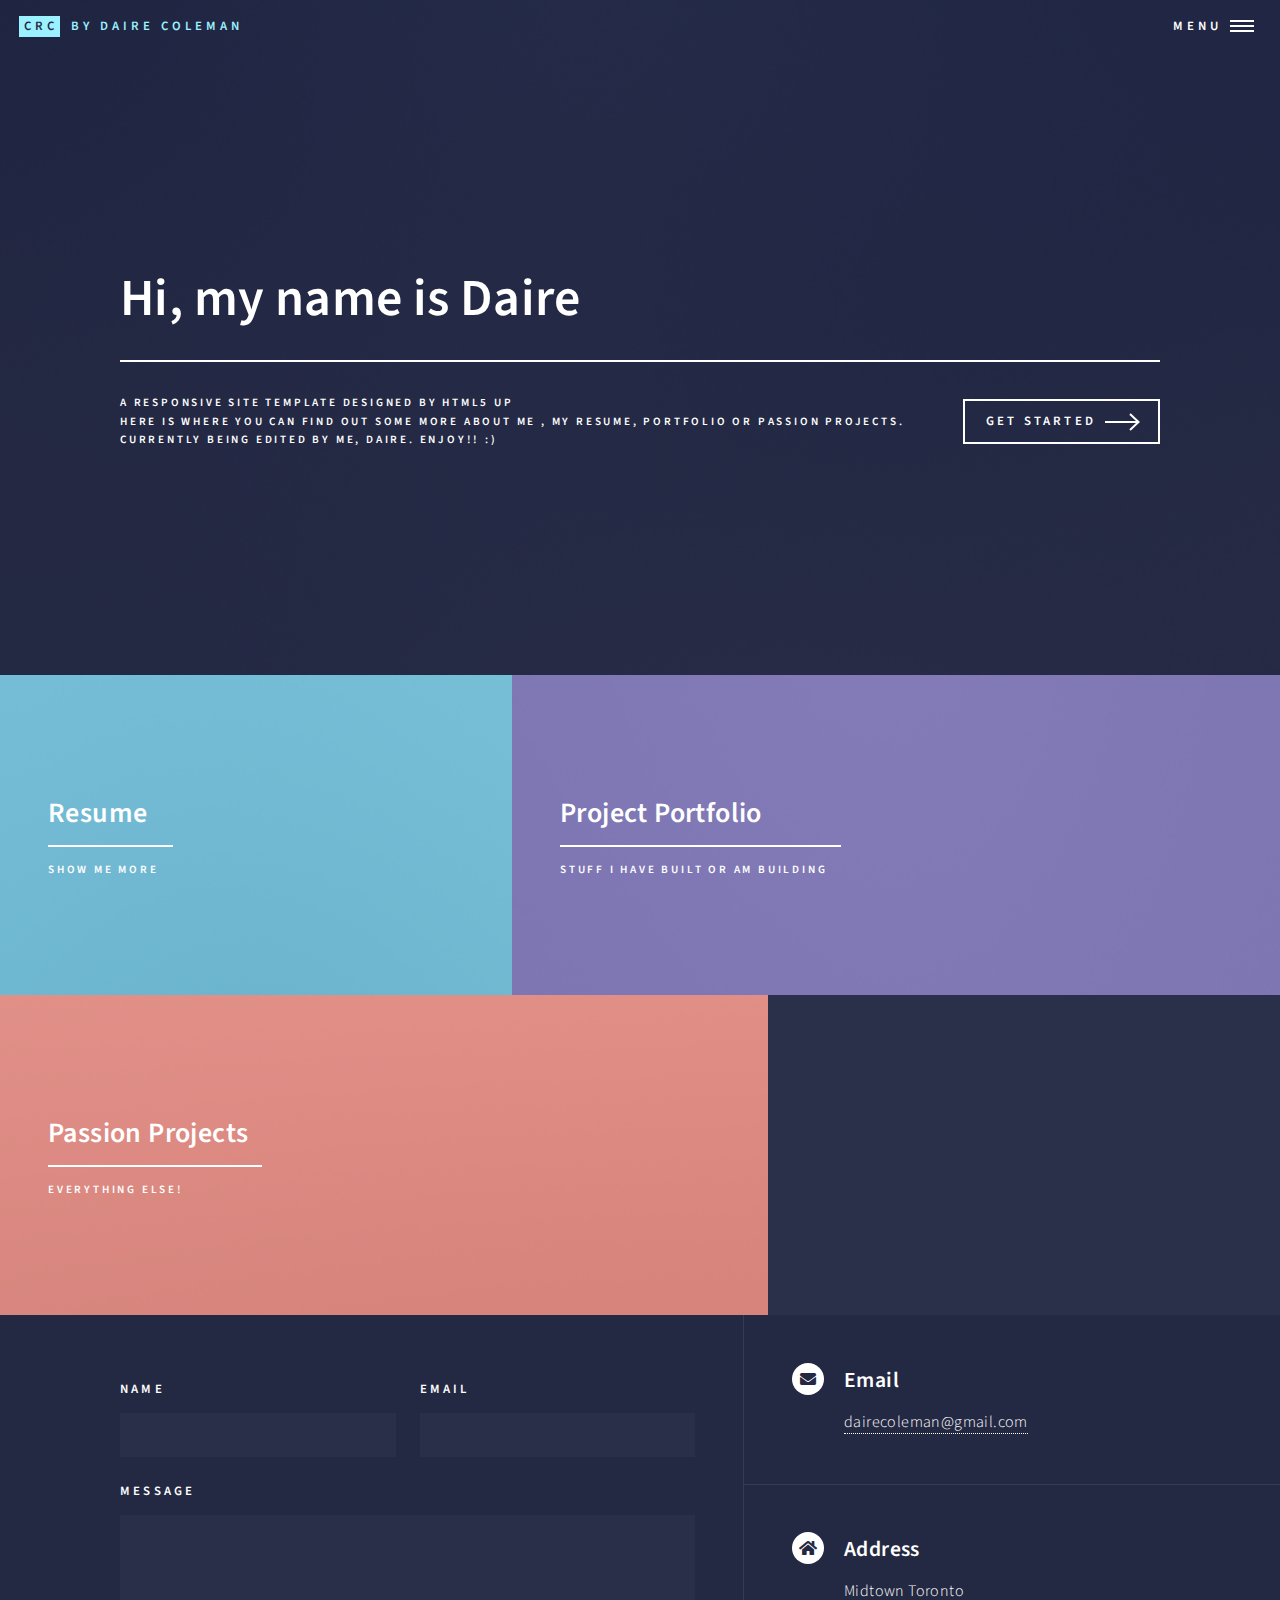
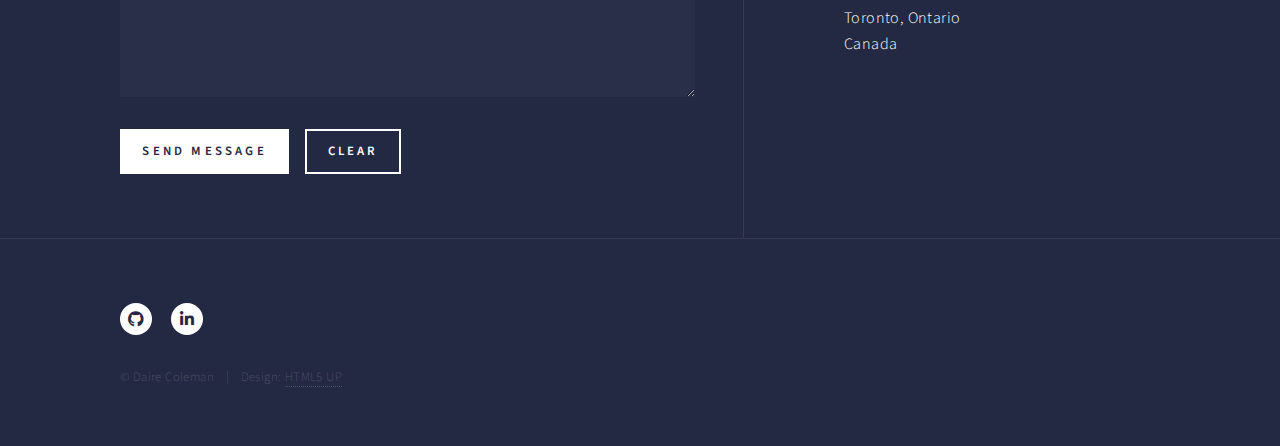
==== commit 027c3d12: "changing some of the content, layout on homepage" ====
--- a/index.html
+++ b/index.html
@@ -1,8 +1,10 @@
 <!DOCTYPE HTML>
 <!--
-	Forty by HTML5 UP
+	Adapted by Daire Coleman from Forty by HTML5 UP
 	html5up.net | @ajlkn
 	Free for personal and commercial use under the CCA 3.0 license (html5up.net/license)
+	
+	This file, index.html is the homepage of the site and the first page people see. They get a brief, compelling overview and can drill down into my resume, portfolio or passion projects.
 -->
 <html>
 	<head>
@@ -19,7 +21,7 @@
 
 				<!-- Header -->
 					<header id="header" class="alt">
-						<a href="index.html" class="logo"><strong>Forty</strong> <span>by HTML5 UP</span></a>
+						<a href="index.html" class="logo"><strong>CRC</strong> <span>by Daire Coleman</span></a>
 						<nav>
 							<a href="#menu">Menu</a>
 						</nav>
@@ -47,7 +49,7 @@
 							</header>
 							<div class="content">
 								<p>A responsive site template designed by HTML5 UP<br />
-								and released under the Creative Commons. Currently being edited by me, Daire :)</p>
+								Here is where you can find out some more about me , my resume, portfolio or passion projects. Currently being edited by me, Daire. Enjoy!! :)</p>
 								<ul class="actions">
 									<li><a href="#one" class="button next scrolly">Get Started</a></li>
 								</ul>
@@ -65,8 +67,8 @@
 										<img src="images/pic01.jpg" alt="" />
 									</span>
 									<header class="major">
-										<h3><a href="landing.html" class="link">Aliquam</a></h3>
-										<p>Ipsum dolor sit amet</p>
+										<h3><a href="landing.html" class="link">Resume</a></h3>
+										<p>Show me more</p>
 									</header>
 								</article>
 								<article>
@@ -74,8 +76,8 @@
 										<img src="images/pic02.jpg" alt="" />
 									</span>
 									<header class="major">
-										<h3><a href="landing.html" class="link">Tempus</a></h3>
-										<p>feugiat amet tempus</p>
+										<h3><a href="landing.html" class="link">Project Portfolio</a></h3>
+										<p>Stuff I have built or am building</p>
 									</header>
 								</article>
 								<article>
@@ -83,19 +85,22 @@
 										<img src="images/pic03.jpg" alt="" />
 									</span>
 									<header class="major">
-										<h3><a href="landing.html" class="link">Magna</a></h3>
-										<p>Lorem etiam nullam</p>
-									</header>
-								</article>
-								<article>
-									<span class="image">
-										<img src="images/pic04.jpg" alt="" />
-									</span>
-									<header class="major">
-										<h3><a href="landing.html" class="link">Ipsum</a></h3>
-										<p>Nisl sed aliquam</p>
-									</header>
-								</article>
+										<h3><a href="landing.html" class="link">Passion Projects</a></h3>
+										<p>Everything Else!</p>
+									</header>
+								</article>
+								<!--
+									These are extra squares that I have no plans for rn
+
+									<article>
+								#	<span class="image">
+								#		<img src="images/pic04.jpg" alt="" />
+								#	</span>
+								#	<header class="major">
+								#		<h3><a href="landing.html" class="link">Ipsum</a></h3>
+								#		<p>Nisl sed aliquam</p>
+								#	</header>
+								#</article>
 								<article>
 									<span class="image">
 										<img src="images/pic05.jpg" alt="" />
@@ -113,10 +118,11 @@
 										<h3><a href="landing.html" class="link">Etiam</a></h3>
 										<p>Feugiat amet tempus</p>
 									</header>
-								</article>
-							</section>
-
+								</article>-->
+							</section>
+							<!-- not doing anything with this heading or paragraph rn either-->
 						<!-- Two -->
+						<!--
 							<section id="two">
 								<div class="inner">
 									<header class="major">
@@ -128,7 +134,7 @@
 									</ul>
 								</div>
 							</section>
-
+							-->
 					</div>
 
 				<!-- Contact -->
@@ -161,23 +167,16 @@
 									<div class="contact-method">
 										<span class="icon solid alt fa-envelope"></span>
 										<h3>Email</h3>
-										<a href="#">information@untitled.tld</a>
-									</div>
-								</section>
-								<section>
-									<div class="contact-method">
-										<span class="icon solid alt fa-phone"></span>
-										<h3>Phone</h3>
-										<span>(000) 000-0000 x12387</span>
+										<a href="#">dairecoleman@gmail.com</a>
 									</div>
 								</section>
 								<section>
 									<div class="contact-method">
 										<span class="icon solid alt fa-home"></span>
 										<h3>Address</h3>
-										<span>1234 Somewhere Road #5432<br />
-										Nashville, TN 00000<br />
-										United States of America</span>
+										<span>Midtown Toronto<br />
+										Toronto, Ontario<br />
+										Canada</span>
 									</div>
 								</section>
 							</section>
@@ -188,14 +187,11 @@
 					<footer id="footer">
 						<div class="inner">
 							<ul class="icons">
-								<li><a href="#" class="icon brands alt fa-twitter"><span class="label">Twitter</span></a></li>
-								<li><a href="#" class="icon brands alt fa-facebook-f"><span class="label">Facebook</span></a></li>
-								<li><a href="#" class="icon brands alt fa-instagram"><span class="label">Instagram</span></a></li>
-								<li><a href="#" class="icon brands alt fa-github"><span class="label">GitHub</span></a></li>
-								<li><a href="#" class="icon brands alt fa-linkedin-in"><span class="label">LinkedIn</span></a></li>
+								<li><a href="https://github.com/dairecoleman" class="icon brands alt fa-github"><span class="label">GitHub</span></a></li>
+								<li><a href="http://www.linkedin.com/in/daire-coleman" class="icon brands alt fa-linkedin-in"><span class="label">LinkedIn</span></a></li>
 							</ul>
 							<ul class="copyright">
-								<li>&copy; Untitled</li><li>Design: <a href="https://html5up.net">HTML5 UP</a></li>
+								<li>&copy; Daire Coleman</li><li>Design: <a href="https://html5up.net">HTML5 UP</a></li>
 							</ul>
 						</div>
 					</footer>
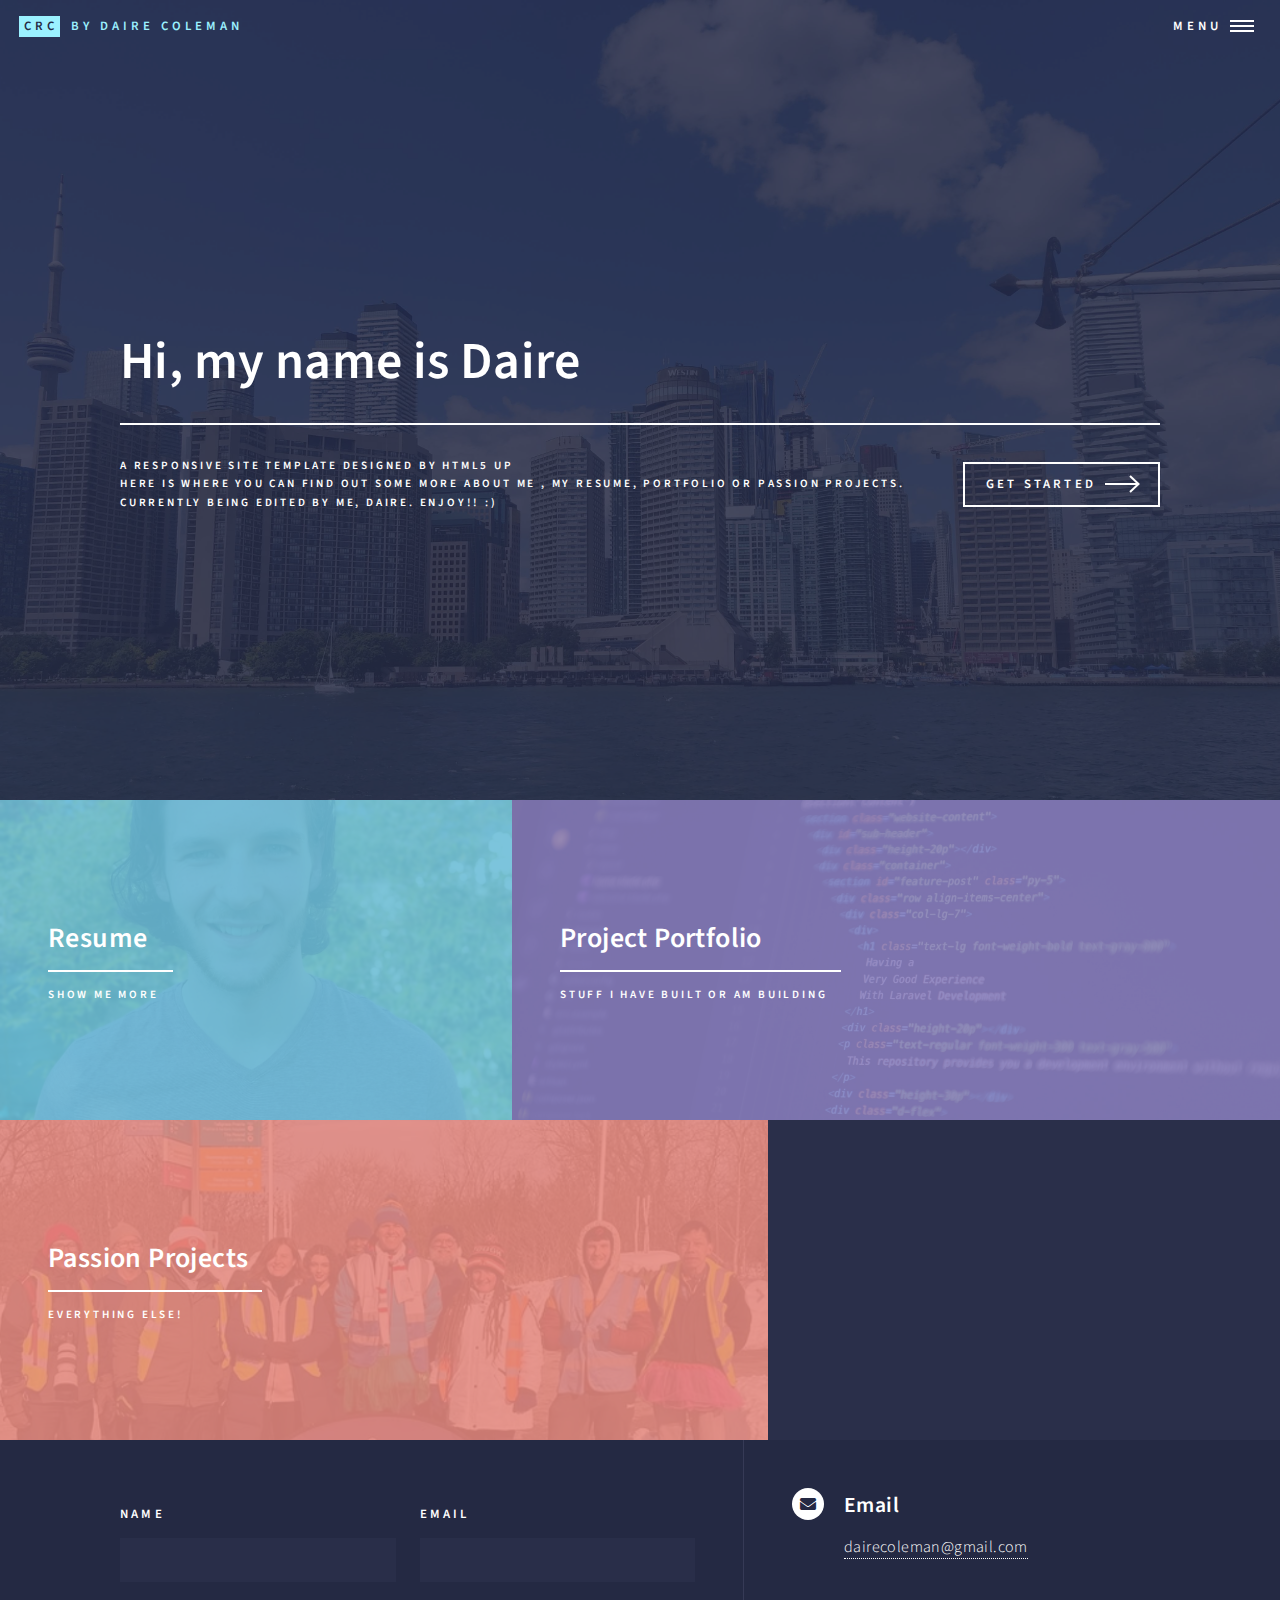
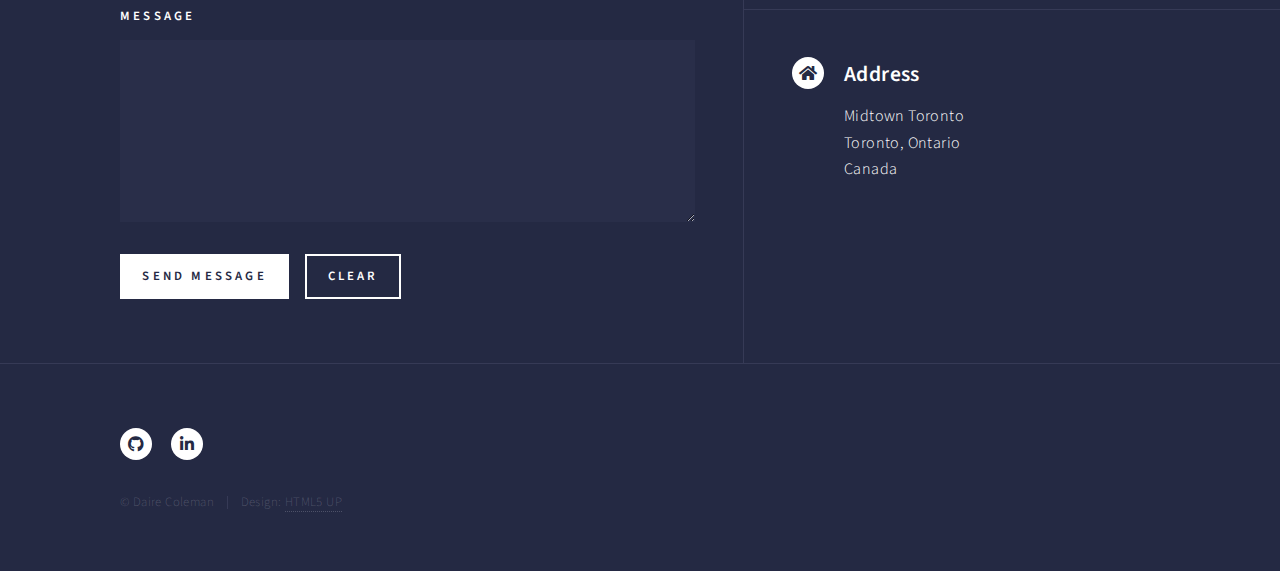
==== commit 297c9928: "adding images" ====
--- a/index.html
+++ b/index.html
@@ -8,7 +8,7 @@
 -->
 <html>
 	<head>
-		<title>Forty by HTML5 UP</title>
+		<title>Daire Coleman - Personal Site</title>
 		<meta charset="utf-8" />
 		<meta name="viewport" content="width=device-width, initial-scale=1, user-scalable=no" />
 		<link rel="stylesheet" href="assets/css/main.css" />
@@ -31,13 +31,13 @@
 					<nav id="menu">
 						<ul class="links">
 							<li><a href="index.html">Home</a></li>
-							<li><a href="landing.html">Landing</a></li>
-							<li><a href="generic.html">Generic</a></li>
-							<li><a href="elements.html">Elements</a></li>
+							<li><a href="resume_landing.html">Resume</a></li>
+							<li><a href="portfolio_landing.html">Project Portfolio</a></li>
+							<li><a href="projects_landing.html">Passion Projects</a></li>
 						</ul>
 						<ul class="actions stacked">
-							<li><a href="#" class="button primary fit">Get Started</a></li>
-							<li><a href="#" class="button fit">Log In</a></li>
+							<li><a href="#one" class="button primary fit">Get Started</a></li>
+							<li><a href="#contact" class="button fit">Contact</a></li>
 						</ul>
 					</nav>
 
@@ -64,28 +64,28 @@
 							<section id="one" class="tiles">
 								<article>
 									<span class="image">
-										<img src="images/pic01.jpg" alt="" />
-									</span>
-									<header class="major">
-										<h3><a href="landing.html" class="link">Resume</a></h3>
+										<img src="images/daire-resized.webp" alt="" />
+									</span>
+									<header class="major">
+										<h3><a href="resume_landing.html" class="link">Resume</a></h3>
 										<p>Show me more</p>
 									</header>
 								</article>
 								<article>
 									<span class="image">
-										<img src="images/pic02.jpg" alt="" />
-									</span>
-									<header class="major">
-										<h3><a href="landing.html" class="link">Project Portfolio</a></h3>
+										<img src="images/pythonbg.jpeg" alt="" />
+									</span>
+									<header class="major">
+										<h3><a href="portfolio_landing.html" class="link">Project Portfolio</a></h3>
 										<p>Stuff I have built or am building</p>
 									</header>
 								</article>
 								<article>
 									<span class="image">
-										<img src="images/pic03.jpg" alt="" />
-									</span>
-									<header class="major">
-										<h3><a href="landing.html" class="link">Passion Projects</a></h3>
+										<img src="images/parkrun_volunteers.png" alt="" />
+									</span>
+									<header class="major">
+										<h3><a href="projects_landing.html" class="link">Passion Projects</a></h3>
 										<p>Everything Else!</p>
 									</header>
 								</article>
--- a/assets/css/main.css
+++ b/assets/css/main.css
@@ -3380,14 +3380,14 @@
 		-webkit-align-items: center;
 		-ms-align-items: center;
 		align-items: center;
-		background-image: url("../../images/banner.jpg");
+		background-image: url("../../images/toronto-skyline.webp");
 		display: -moz-flex;
 		display: -webkit-flex;
 		display: -ms-flex;
 		display: flex;
 		padding: 6em 0 2em 0 ;
 		background-attachment: fixed;
-		background-position: center;
+		background-position: top;
 		background-repeat: no-repeat;
 		background-size: cover;
 		border-bottom: 0 !important;
@@ -3482,7 +3482,7 @@
 
 		#banner.major {
 			height: 75vh;
-			min-height: 30em;
+			min-height: 50em;
 			max-height: 50em;
 		}
 
